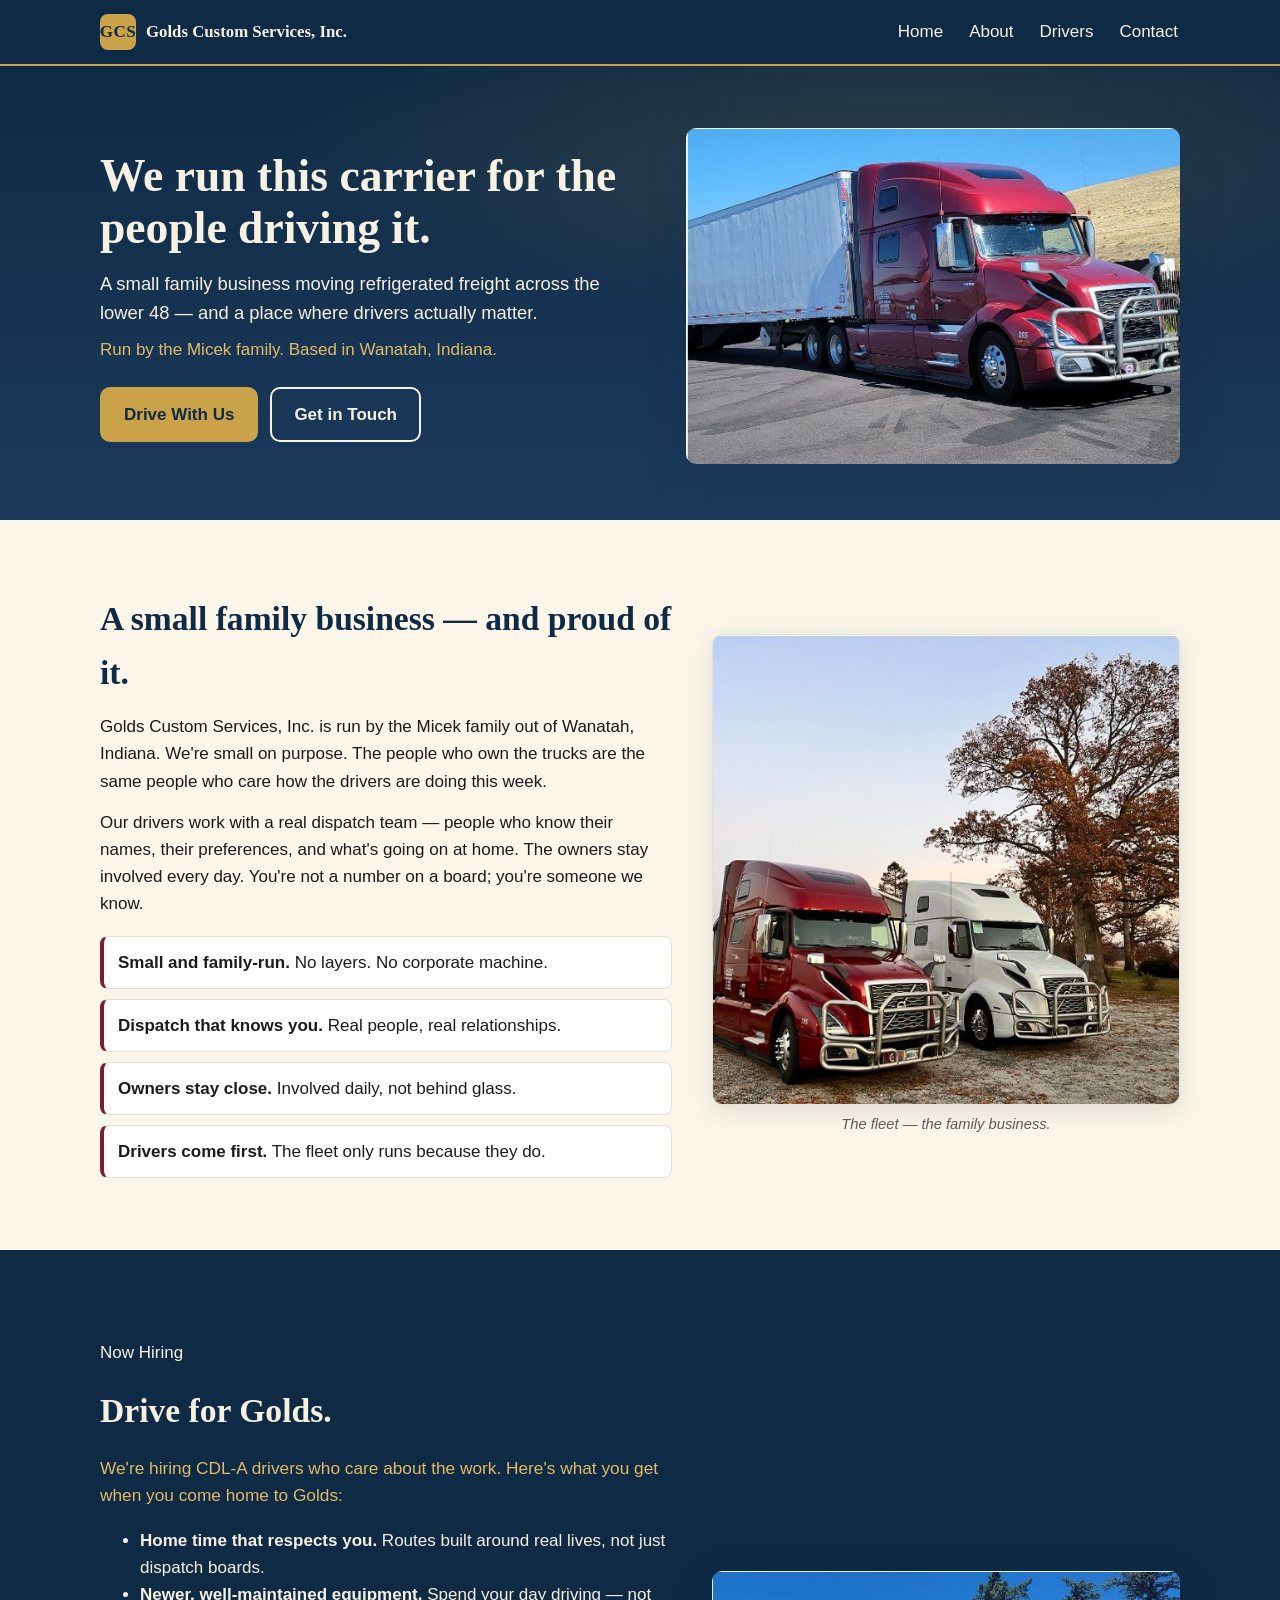
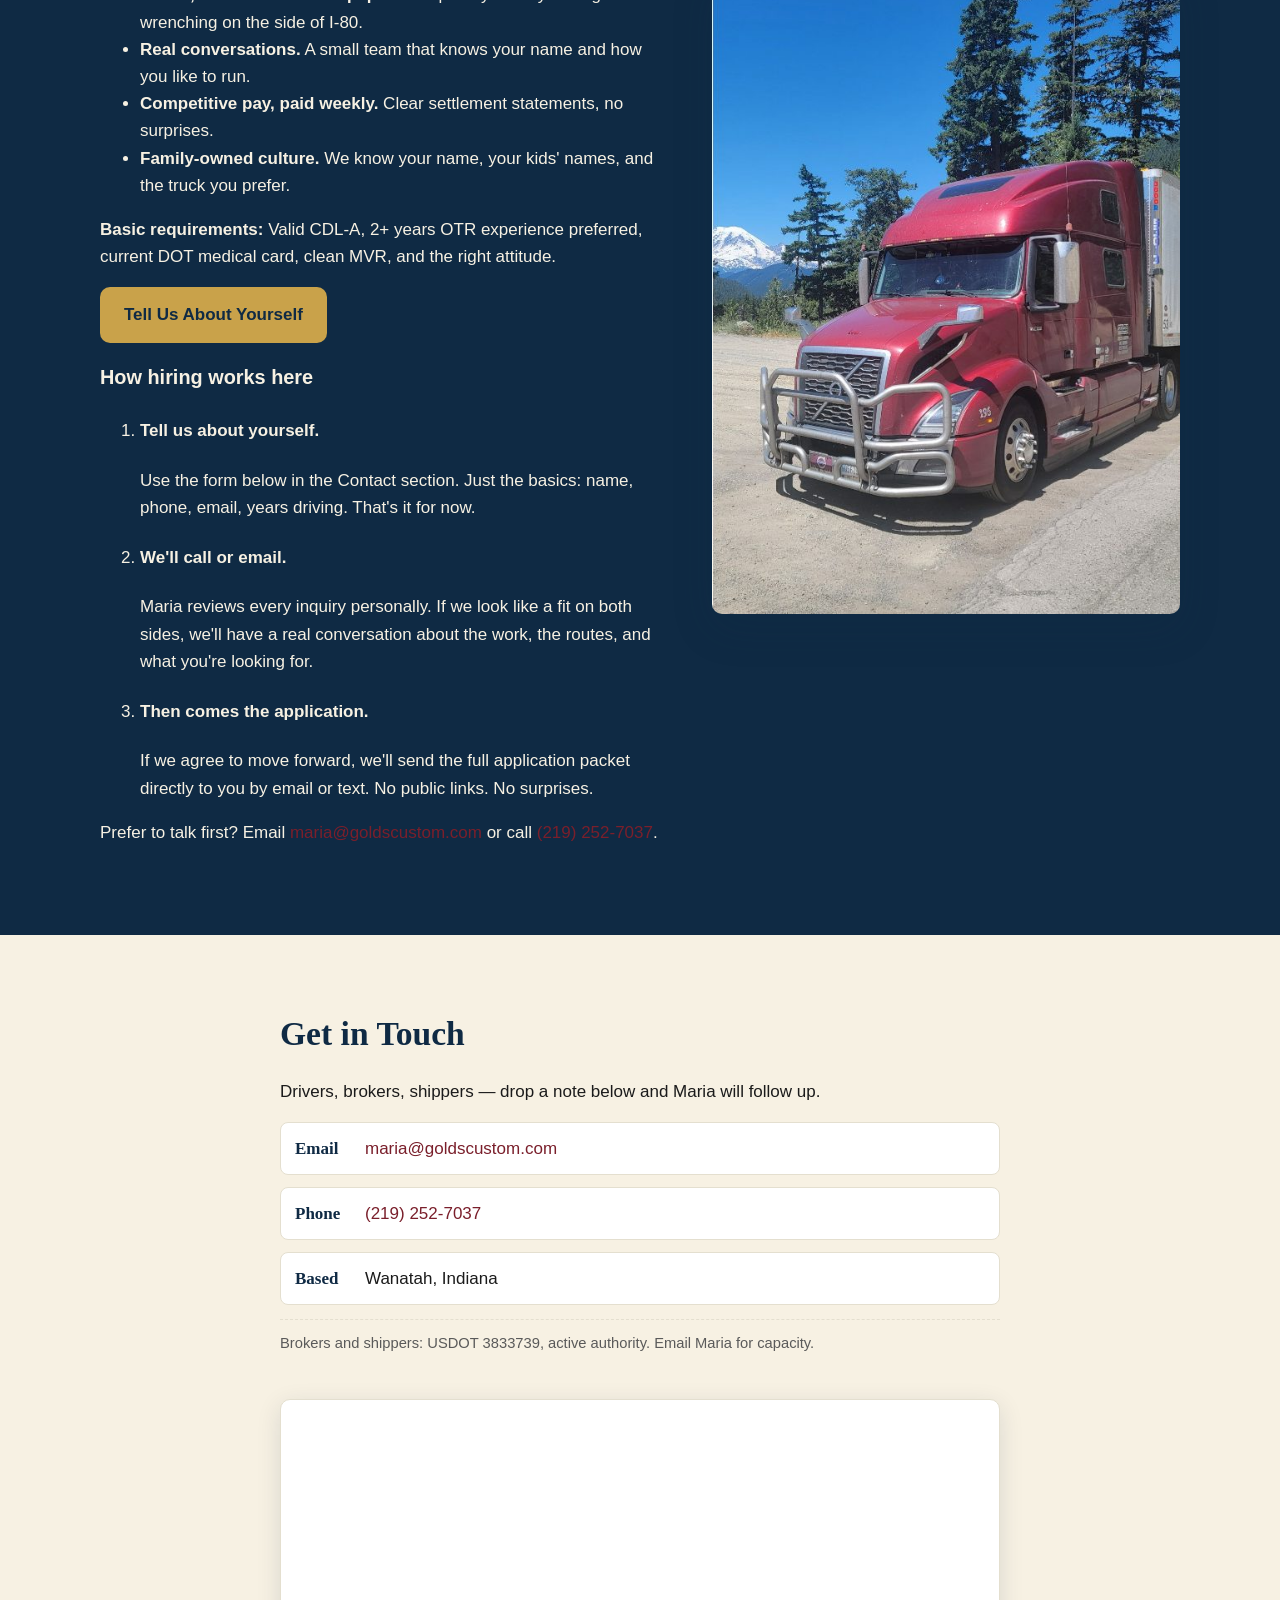
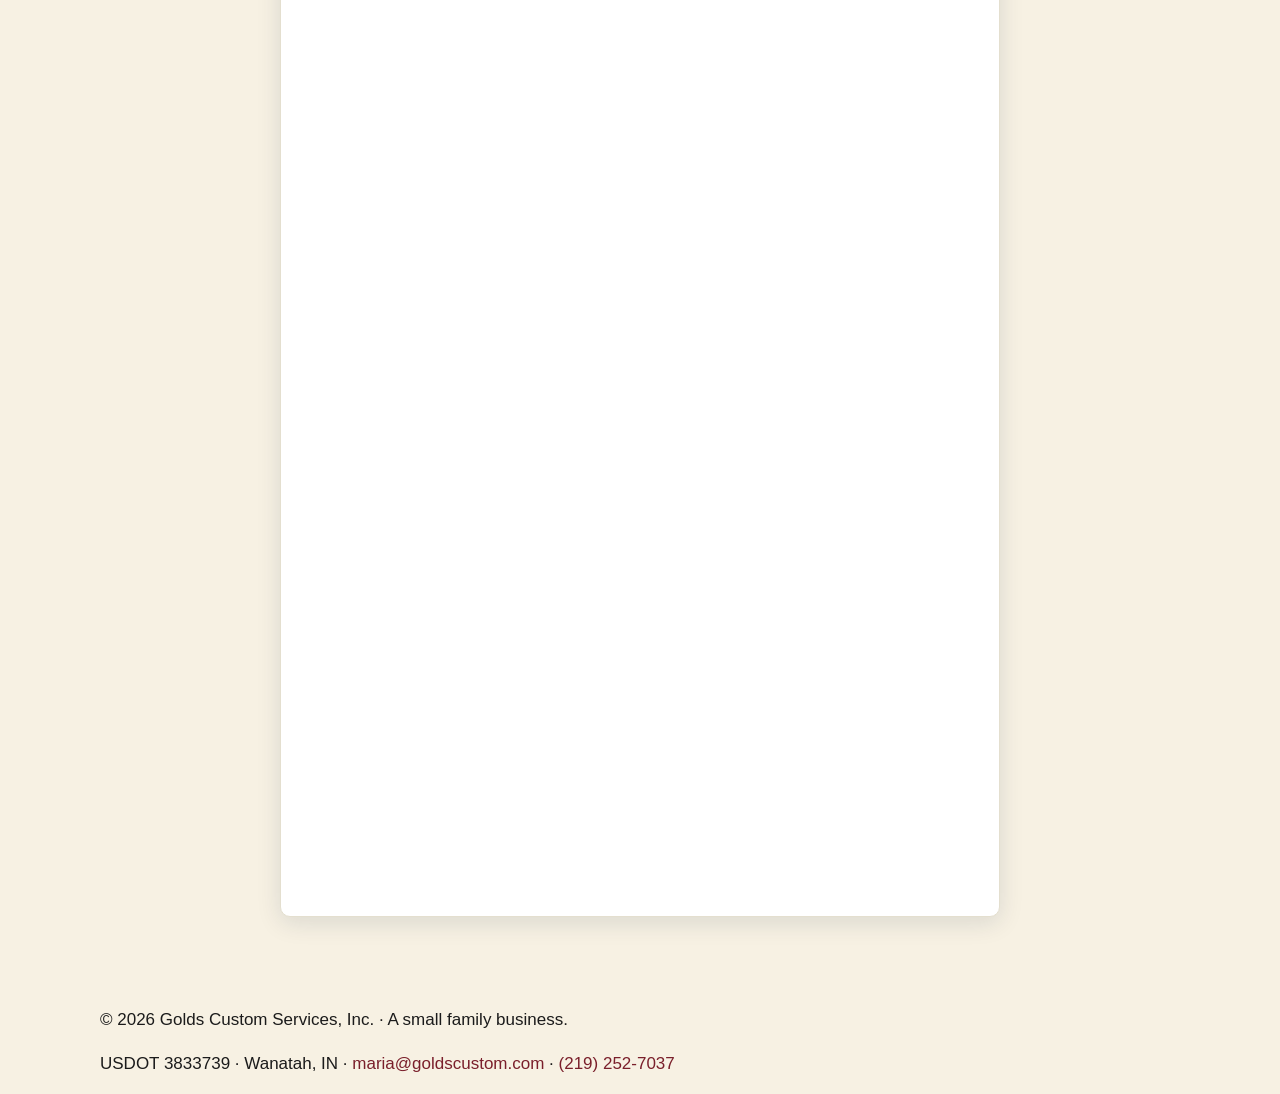
==== index.html @ ddca77e8 "Initial commit via Netlify [skip ci]" ====
<!DOCTYPE html>
<html lang="en">
<head>
<meta charset="UTF-8" />
<meta name="viewport" content="width=device-width, initial-scale=1.0" />
<title>Golds Custom Services, Inc. — A small family business that takes care of its drivers</title>
<meta name="description" content="Golds Custom Services, Inc. is a small family business run by the Micek family out of Wanatah, Indiana. Refrigerated freight across the lower 48 — and a carrier that takes care of its drivers." />
<meta name="theme-color" content="#0F2A44" />

<meta property="og:title" content="Golds Custom Services, Inc." />
<meta property="og:description" content="A small family business that takes care of its drivers. Refrigerated freight across the lower 48." />
<meta property="og:type" content="website" />
<meta property="og:image" content="img/hero-red-volvo.jpg" />

<link rel="preconnect" href="https://docs.google.com" />
<link rel="stylesheet" href="styles.css" />

<script type="application/ld+json">
{
  "@context": "https://schema.org",
  "@type": "MovingCompany",
  "name": "Golds Custom Services, Inc.",
  "description": "A small family business run by the Micek family out of Wanatah, Indiana. Refrigerated freight across the lower 48.",
  "email": "maria@goldscustom.com",
  "telephone": "+1-219-252-7037",
  "url": "https://goldscustom.com",
  "address": {
    "@type": "PostalAddress",
    "addressLocality": "Wanatah",
    "addressRegion": "IN",
    "addressCountry": "US"
  }
}
</script>
</head>
<body>

<header class="site-header" id="top">
  <div class="container nav-row">
    <a class="brand" href="#top" aria-label="Golds Custom Services home">
      <span class="brand-mark">GCS</span>
      <span class="brand-name">Golds Custom Services, Inc.</span>
    </a>
    <nav aria-label="Primary">
      <button class="nav-toggle" aria-expanded="false" aria-controls="primary-nav">
        <span class="bar"></span><span class="bar"></span><span class="bar"></span>
        <span class="sr-only">Menu</span>
      </button>
      <ul id="primary-nav" class="nav-list">
        <li><a href="#top">Home</a></li>
        <li><a href="#about">About</a></li>
        <li><a href="#drivers">Drivers</a></li>
        <li><a href="#contact">Contact</a></li>
      </ul>
    </nav>
  </div>
</header>

<main>

  <section class="hero" aria-label="Introduction">
    <div class="container hero-grid">
      <div class="hero-copy">
        <h1>We run this carrier for the people driving it.</h1>
        <p class="lede">A small family business moving refrigerated freight across the lower 48 — and a place where drivers actually matter.</p>
        <p class="sub">Run by the Micek family. Based in Wanatah, Indiana.</p>
        <div class="cta-row">
          <a class="btn btn-primary" href="#drivers">Drive With Us</a>
          <a class="btn btn-secondary" href="#contact">Get in Touch</a>
        </div>
      </div>
      <div class="hero-photo">
        <img
          src="img/hero-red-volvo.jpg"
          alt="Red Volvo tractor pulling a refrigerated trailer with a mountain backdrop."
          width="562" height="382"
          fetchpriority="high"
        />
      </div>
    </div>
  </section>

  <section id="about" class="section about" aria-label="About Golds Custom Services">
    <div class="container about-grid">
      <div class="about-copy">
        <h2>A small family business — and proud of it.</h2>
        <p>
          Golds Custom Services, Inc. is run by the Micek family out of Wanatah, Indiana. We're small on purpose. The people who own the trucks are the same people who care how the drivers are doing this week.
        </p>
        <p>
          Our drivers work with a real dispatch team — people who know their names, their preferences, and what's going on at home. The owners stay involved every day. You're not a number on a board; you're someone we know.
        </p>
        <ul class="value-list">
          <li><strong>Small and family-run.</strong> No layers. No corporate machine.</li>
          <li><strong>Dispatch that knows you.</strong> Real people, real relationships.</li>
          <li><strong>Owners stay close.</strong> Involved daily, not behind glass.</li>
          <li><strong>Drivers come first.</strong> The fleet only runs because they do.</li>
        </ul>
      </div>
      <figure class="about-photo">
        <img
          src="img/fleet-two-trucks.jpg"
          alt="Two of the Golds Custom Services trucks parked at the yard."
          width="561" height="565"
          loading="lazy"
        />
        <figcaption>The fleet — the family business.</figcaption>
      </figure>
    </div>
  </section>

  <section id="drivers" class="section drivers" aria-label="Hiring CDL-A drivers">
    <div class="container drivers-grid">
      <div class="drivers-copy">
        <p class="kicker">Now Hiring</p>
        <h2>Drive for Golds.</h2>
        <p class="lede">We're hiring CDL-A drivers who care about the work. Here's what you get when you come home to Golds:</p>
        <ul class="benefits">
          <li><strong>Home time that respects you.</strong> Routes built around real lives, not just dispatch boards.</li>
          <li><strong>Newer, well-maintained equipment.</strong> Spend your day driving — not wrenching on the side of I-80.</li>
          <li><strong>Real conversations.</strong> A small team that knows your name and how you like to run.</li>
          <li><strong>Competitive pay, paid weekly.</strong> Clear settlement statements, no surprises.</li>
          <li><strong>Family-owned culture.</strong> We know your name, your kids' names, and the truck you prefer.</li>
        </ul>

        <p class="requirements"><strong>Basic requirements:</strong> Valid CDL-A, 2+ years OTR experience preferred, current DOT medical card, clean MVR, and the right attitude.</p>

        <div class="apply-block">
          <a class="btn btn-primary" href="#contact">Tell Us About Yourself</a>
        </div>

        <h3 class="how-it-works">How hiring works here</h3>
        <ol class="steps">
          <li>
            <h4>Tell us about yourself.</h4>
            <p>Use the form below in the Contact section. Just the basics: name, phone, email, years driving. That's it for now.</p>
          </li>
          <li>
            <h4>We'll call or email.</h4>
            <p>Maria reviews every inquiry personally. If we look like a fit on both sides, we'll have a real conversation about the work, the routes, and what you're looking for.</p>
          </li>
          <li>
            <h4>Then comes the application.</h4>
            <p>If we agree to move forward, we'll send the full application packet directly to you by email or text. No public links. No surprises.</p>
          </li>
        </ol>

        <p class="dropoff">Prefer to talk first? Email <a href="mailto:maria@goldscustom.com">maria@goldscustom.com</a> or call <a href="tel:+12192527037">(219) 252-7037</a>.</p>
      </div>
      <figure class="drivers-photo">
        <img
          src="img/drivers-red-volvo.jpg"
          alt="Modern Volvo tractor — example of equipment our drivers run."
          width="562" height="772"
          loading="lazy"
        />
      </figure>
    </div>
  </section>

  <section id="contact" class="section contact" aria-label="Contact Golds Custom Services">
    <div class="container contact-grid">
      <div class="contact-copy">
        <h2>Get in Touch</h2>
        <p>Drivers, brokers, shippers — drop a note below and Maria will follow up.</p>
        <ul class="contact-list">
          <li><span class="label">Email</span><a href="mailto:maria@goldscustom.com">maria@goldscustom.com</a></li>
          <li><span class="label">Phone</span><a href="tel:+12192527037">(219) 252-7037</a></li>
          <li><span class="label">Based</span><span>Wanatah, Indiana</span></li>
        </ul>
        <p class="brokers-note">Brokers and shippers: USDOT 3833739, active authority. Email Maria for capacity.</p>
      </div>
      <div class="contact-form">
        <iframe src="https://docs.google.com/forms/d/e/1FAIpQLSfho4yXeFBpFdCzclQb2sGYcX6ZjB-gLQS6FdDnrGtcIAkVag/viewform?embedded=true"
          frameborder="0"
          marginheight="0"
          marginwidth="0"
          title="Get in touch with Golds Custom Services">
          Loading the form&hellip;
        </iframe>
      </div>
    </div>
  </section>

</main>

<footer class="site-footer">
  <div class="container footer-row">
    <p>&copy; <span id="year"></span> Golds Custom Services, Inc. &middot; A small family business.</p>
    <p>USDOT 3833739 &middot; Wanatah, IN &middot; <a href="mailto:maria@goldscustom.com">maria@goldscustom.com</a> &middot; <a href="tel:+12192527037">(219) 252-7037</a></p>
  </div>
</footer>

<script src="script.js" defer></script>
</body>
</html>
---- styles.css ----
/* ============================================================
   Golds Custom Services, Inc. — Warm Family Business palette
   navy, burgundy, cream, gold accent
   ============================================================ */

:root {
  --navy: #0F2A44;
  --navy-2: #1B3A5C;
  --burgundy: #7A1F2B;
  --burgundy-2: #9B2A38;
  --cream: #F7F1E3;
  --cream-2: #FBF6E9;
  --gold: #C9A24A;
  --gold-2: #E0BB66;
  --ink: #1B1B1B;
  --muted: #5A5A5A;
  --line: #E4DFCF;

  --max: 1120px;
  --radius: 10px;
  --shadow: 0 6px 24px rgba(15, 42, 68, .12);
  --shadow-lg: 0 14px 40px rgba(15, 42, 68, .18);

  --font-serif: Georgia, "Source Serif Pro", "Iowan Old Style", "Times New Roman", serif;
  --font-sans: -apple-system, BlinkMacSystemFont, "Segoe UI", Roboto, "Helvetica Neue", Arial, sans-serif;
}

* { box-sizing: border-box; }

html { scroll-behavior: smooth; }

body {
  margin: 0;
  font-family: var(--font-sans);
  font-size: 17px;
  line-height: 1.6;
  color: var(--ink);
  background: var(--cream);
  -webkit-font-smoothing: antialiased;
}

img { max-width: 100%; height: auto; display: block; }

a { color: var(--burgundy); text-decoration: none; }
a:hover, a:focus { text-decoration: underline; }

.container {
  width: 100%;
  max-width: var(--max);
  margin: 0 auto;
  padding: 0 20px;
}

.sr-only {
  position: absolute; width: 1px; height: 1px;
  padding: 0; margin: -1px; overflow: hidden;
  clip: rect(0,0,0,0); white-space: nowrap; border: 0;
}

/* ---------- Header / Nav ---------- */

.site-header {
  background: var(--navy);
  color: var(--cream);
  position: sticky; top: 0; z-index: 50;
  box-shadow: 0 2px 0 var(--gold);
}

.nav-row {
  display: flex; align-items: center; justify-content: space-between;
  padding: 14px 20px;
  gap: 12px;
}

.brand { display: flex; align-items: center; gap: 10px; color: var(--cream); }
.brand:hover { text-decoration: none; }
.brand-mark {
  background: var(--gold); color: var(--navy);
  font-family: var(--font-serif); font-weight: 700;
  width: 36px; height: 36px; border-radius: 8px;
  display: inline-flex; align-items: center; justify-content: center;
  letter-spacing: .5px;
}
.brand-name {
  font-family: var(--font-serif);
  font-size: 1.05rem;
  font-weight: 600;
}

.nav-list {
  display: flex; gap: 22px; list-style: none; margin: 0; padding: 0;
}
.nav-list a {
  color: var(--cream); font-weight: 500; padding: 6px 2px;
  border-bottom: 2px solid transparent;
}
.nav-list a:hover, .nav-list a:focus {
  text-decoration: none; border-bottom-color: var(--gold);
}

.nav-toggle {
  display: none; background: transparent; border: 0; cursor: pointer;
  width: 40px; height: 40px; padding: 0;
}
.nav-toggle .bar {
  display: block; width: 22px; height: 2px; background: var(--cream); margin: 5px auto;
}

@media (max-width: 720px) {
  .nav-toggle { display: inline-block; }
  .nav-list {
    position: absolute; top: 100%; right: 0; left: 0;
    background: var(--navy); flex-direction: column; gap: 0;
    padding: 6px 0; display: none;
    border-top: 1px solid rgba(255,255,255,.08);
  }
  .nav-list.is-open { display: flex; }
  .nav-list li { width: 100%; }
  .nav-list a { display: block; padding: 14px 20px; }
}

/* ---------- Hero ---------- */

.hero {
  background:
    radial-gradient(80% 60% at 70% 20%, rgba(201,162,74,.15), transparent 60%),
    linear-gradient(180deg, var(--navy) 0%, var(--navy-2) 100%);
  color: var(--cream);
  padding: 64px 0 56px;
}

.hero-grid {
  display: grid;
  grid-template-columns: 1.05fr .95fr;
  gap: 40px;
  align-items: center;
}

.hero h1 {
  font-family: var(--font-serif);
  font-size: clamp(1.9rem, 4.5vw, 2.85rem);
  line-height: 1.15;
  margin: 0 0 14px;
  color: var(--cream);
}

.hero .lede {
  font-size: 1.15rem;
  margin: 0 0 8px;
  color: var(--cream);
}

.hero .sub {
  color: var(--gold-2);
  margin: 0 0 24px;
  font-weight: 500;
}

.cta-row { display: flex; flex-wrap: wrap; gap: 12px; }

.btn {
  display: inline-block;
  padding: 12px 22px;
  border-radius: var(--radius);
  font-weight: 600;
  border: 2px solid transparent;
  transition: transform .05s ease, background .15s ease, color .15s ease, border-color .15s ease;
}
.btn:hover, .btn:focus { text-decoration: none; transform: translateY(-1px); }
.btn-primary {
  background: var(--gold); color: var(--navy);
}
.btn-primary:hover, .btn-primary:focus { background: var(--gold-2); }
.btn-secondary {
  background: transparent; color: var(--cream);
  border-color: var(--cream);
}
.btn-secondary:hover, .btn-secondary:focus {
  background: var(--cream); color: var(--navy);
}

.hero-photo img {
  border-radius: var(--radius);
  box-shadow: var(--shadow-lg);
  width: 100%;
  max-width: 560px;
  margin-left: auto;
}

@media (max-width: 820px) {
  .hero-grid { grid-template-columns: 1fr; gap: 24px; }
  .hero-photo img { margin: 0 auto; }
}

/* ---------- Generic section ---------- */

.section { padding: 72px 0; }
.section h2 {
  font-family: var(--font-serif);
  font-size: clamp(1.6rem, 3.5vw, 2.1rem);
  margin: 0 0 14px;
  color: var(--navy);
}
.lede { font-size: 1.08rem; color: var(--muted); }

/* ---------- About ---------- */

.about { background: var(--cream-2); }
.about-grid {
  display: grid;
  grid-template-columns: 1.1fr .9fr;
  gap: 40px;
  align-items: center;
}
.about-copy p { margin: 0 0 14px; }
.value-list {
  list-style: none; padding: 0; margin: 18px 0 0;
  display: grid; gap: 10px;
}
.value-list li {
  background: #fff;
  border: 1px solid var(--line);
  border-left: 4px solid var(--burgundy);
  padding: 12px 14px;
  border-radius: 8px;
}
.about-photo {
  margin: 0;
}
.about-photo img {
  width: 100%;
  border-radius: var(--radius);
  box-shadow: var(--shadow);
  border: 1px solid var(--line);
}
.about-photo figcaption {
  text-align: center;
  font-size: .92rem;
  color: var(--muted);
  margin-top: 8px;
  font-style: italic;
}

@media (max-width: 820px) {
  .about-grid { grid-template-columns: 1fr; gap: 24px; }
}

/* ---------- Drivers ---------- */

.drivers {
  background: var(--navy);
  color: var(--cream);
}
.drivers h2 { color: var(--cream); }
.drivers .lede { color: var(--gold-2); }

.drivers-grid {
  display: grid;
  grid-template-columns: 1.1fr .9fr;
  gap: 40px;
  align-items: center;
}

.reasons {
  list-style: none; counter-reset: r;
  padding: 0; margin: 18px 0 28px;
  display: grid; gap: 10px;
}
.reasons li {
  position: relative;
  padding: 14px 14px 14px 56px;
  background: rgba(255,255,255,.04);
  border: 1px solid rgba(255,255,255,.08);
  border-radius: 10px;
  counter-increment: r;
}
.reasons li::before {
  content: counter(r);
  position: absolute; left: 12px; top: 50%; transform: translateY(-50%);
  width: 32px; height: 32px; border-radius: 50%;
  background: var(--gold); color: var(--navy);
  display: inline-flex; align-items: center; justify-content: center;
  font-weight: 700; font-family: var(--font-serif);
}
.reasons strong { color: var(--cream); }

.care-block {
  background: rgba(255,255,255,.05);
  border: 1px solid rgba(255,255,255,.1);
  border-left: 4px solid var(--gold);
  border-radius: 10px;
  padding: 16px 18px;
  margin: 8px 0 22px;
}
.care-block h3 {
  margin: 0 0 8px;
  font-family: var(--font-serif);
  color: var(--gold-2);
  font-size: 1.12rem;
}
.care-block p {
  margin: 0;
  color: var(--cream);
  opacity: .92;
}

.brokers-note {
  margin-top: 14px;
  font-size: .92rem;
  color: var(--muted);
  border-top: 1px dashed var(--line);
  padding-top: 12px;
}

.apply-block {
  margin-top: 8px;
}
.apply-block .reassurance {
  margin: 12px 0 0;
  color: var(--cream);
  opacity: .85;
  font-size: .98rem;
}

.drivers-photo { margin: 0; }
.drivers-photo img {
  width: 100%;
  border-radius: var(--radius);
  box-shadow: var(--shadow-lg);
}

@media (max-width: 820px) {
  .drivers-grid { grid-template-columns: 1fr; gap: 24px; }
}

/* ---------- Contact ---------- */

.contact { background: var(--cream); }
.contact-grid {
  display: grid;
  grid-template-columns: 1fr;
  gap: 28px;
  align-items: start;
  max-width: 760px;
  margin: 0 auto;
}
.contact-list {
  list-style: none; padding: 0; margin: 16px 0 0;
  display: grid; gap: 12px;
}
.contact-list li {
  display: grid;
  grid-template-columns: 70px 1fr;
  align-items: center;
  background: #fff;
  border: 1px solid var(--line);
  border-radius: 8px;
  padding: 12px 14px;
}
.contact-list .label {
  font-weight: 600; color: var(--navy);
  font-family: var(--font-serif);
}
.contact-form {
  background: #fff;
  border: 1px solid var(--line);
  border-radius: var(--radius);
  padding: 8px;
  box-shadow: var(--shadow);
  min-height: 540px;
  width: 100%;
}
.contact-form iframe {
  display: block;
  width: 100% !important;
  max-width: 100%;
  height: 1100px;
  border: 0;
  border-radius: 6px;
}

@media (max-width: 720px) {
  .contact-form { padding: 4px; min-height: 0; }
  .contact-form iframe { height: 1600px; }
}

@media (max-width: 820px) {
  .contact-grid { grid-template-columns: 
/* ---------- Drivers — Hiring section ---------- */

.kicker {
  display: inline-block;
  background: var(--gold);
  color: var(--navy);
  font-weight: 700;
  letter-spacing: .12em;
  text-transform: uppercase;
  font-size: .78rem;
  padding: 4px 10px;
  border-radius: 4px;
  margin: 0 0 10px;
}

.benefits {
  list-style: none; padding: 0; margin: 16px 0 18px;
  display: grid; gap: 10px;
}
.benefits li {
  background: rgba(255,255,255,.04);
  border: 1px solid rgba(255,255,255,.08);
  border-left: 3px solid var(--gold);
  border-radius: 8px;
  padding: 12px 14px;
}
.benefits strong { color: var(--cream); display: block; margin-bottom: 2px; }

.requirements {
  margin: 6px 0 18px;
  color: var(--cream);
  opacity: .9;
  font-size: .98rem;
  border-top: 1px dashed rgba(255,255,255,.2);
  border-bottom: 1px dashed rgba(255,255,255,.2);
  padding: 12px 0;
}

.btn-download::before {
  content: "↓ ";
  font-weight: 700;
  margin-right: 4px;
}

.steps {
  list-style: none; counter-reset: step;
  padding: 0; margin: 22px 0 14px;
  display: grid; gap: 12px;
}
.steps li {
  position: relative;
  padding: 14px 14px 14px 60px;
  background: rgba(255,255,255,.04);
  border: 1px solid rgba(255,255,255,.08);
  border-radius: 10px;
  counter-increment: step;
}
.steps li::before {
  content: counter(step);
  position: absolute; left: 12px; top: 16px;
  width: 36px; height: 36px; border-radius: 50%;
  background: var(--gold); color: var(--navy);
  display: inline-flex; align-items: center; justify-content: center;
  font-weight: 700; font-family: var(--font-serif);
  font-size: 1.05rem;
}
.steps h4 {
  margin: 0 0 4px;
  font-family: var(--font-serif);
  color: var(--cream);
  font-size: 1.05rem;
}
.steps p {
  margin: 0;
  color: var(--cream);
  opacity: .88;
  font-size: .96rem;
}
.steps a { color: var(--gold-2); }
.steps a:hover { color: var(--cream); }

.dropoff {
  margin-top: 14px;
  font-size: .95rem;
  color: var(--gold-2);
  font-style: italic;
}

/* ---------- Apply block: two CTAs side-by-side ---------- */
.apply-block--two {
  display: flex;
  flex-wrap: wrap;
  gap: 12px;
  align-items: center;
  margin: 8px 0 18px;
}
.apply-block--two .btn { margin: 0; }
.btn-online::before {
  content: "↗ ";
  font-weight: 700;
  margin-right: 4px;
}

.how-it-works {
  margin: 26px 0 8px;
  font-family: var(--font-serif);
  color: var(--gold-2);
  font-size: 1.18rem;
  letter-spacing: .01em;
}
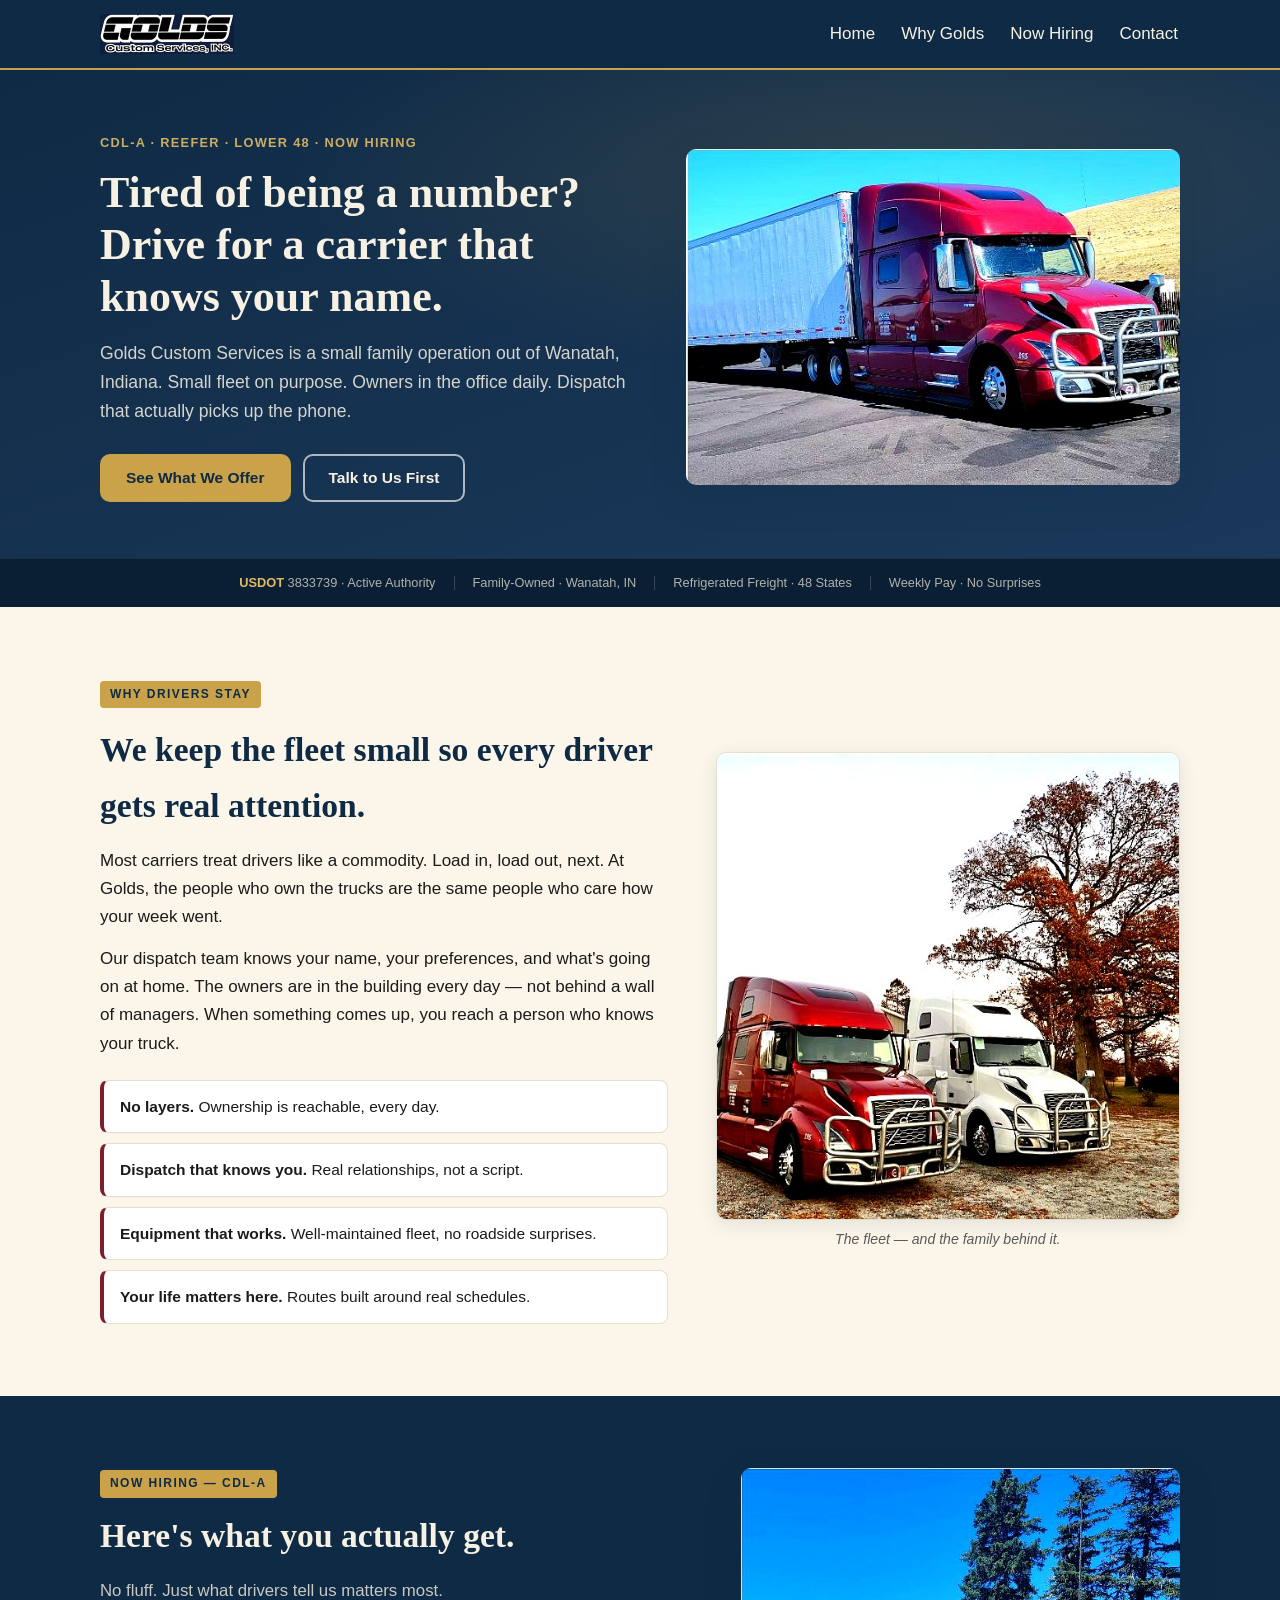
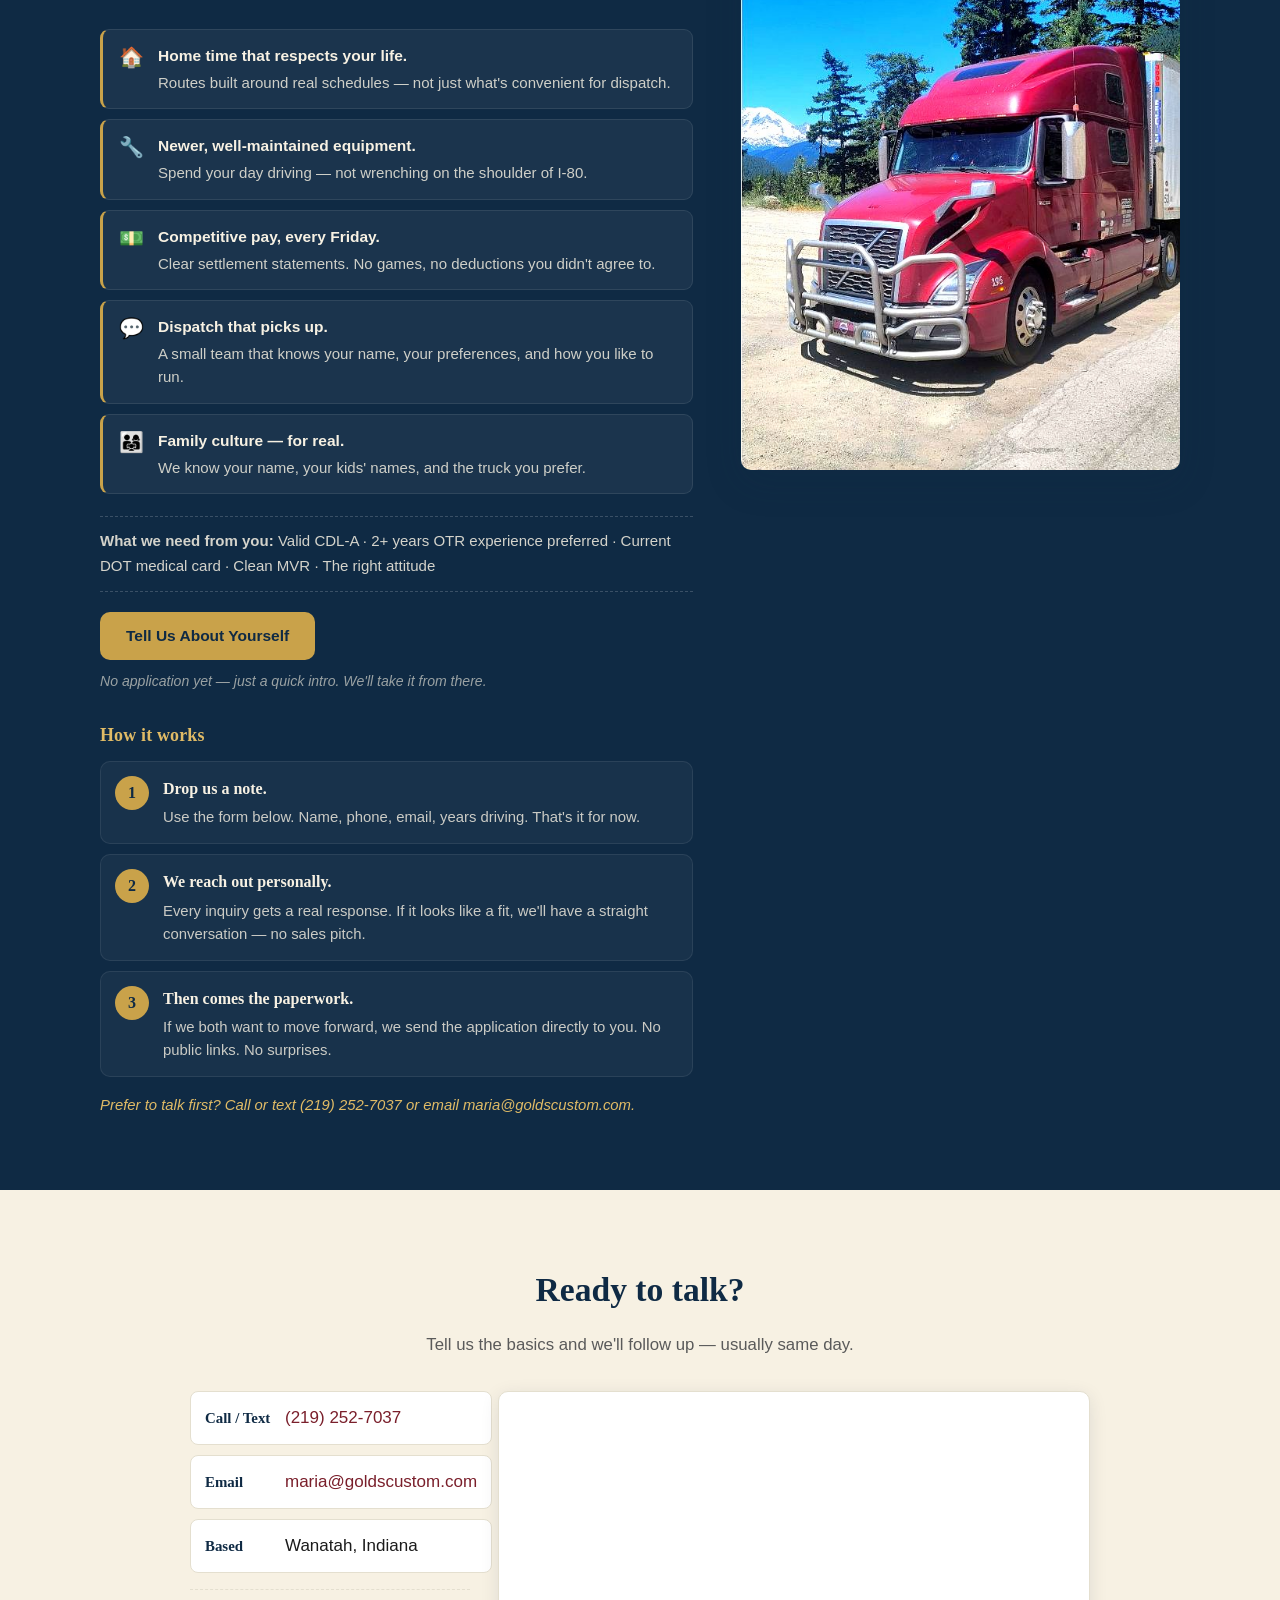
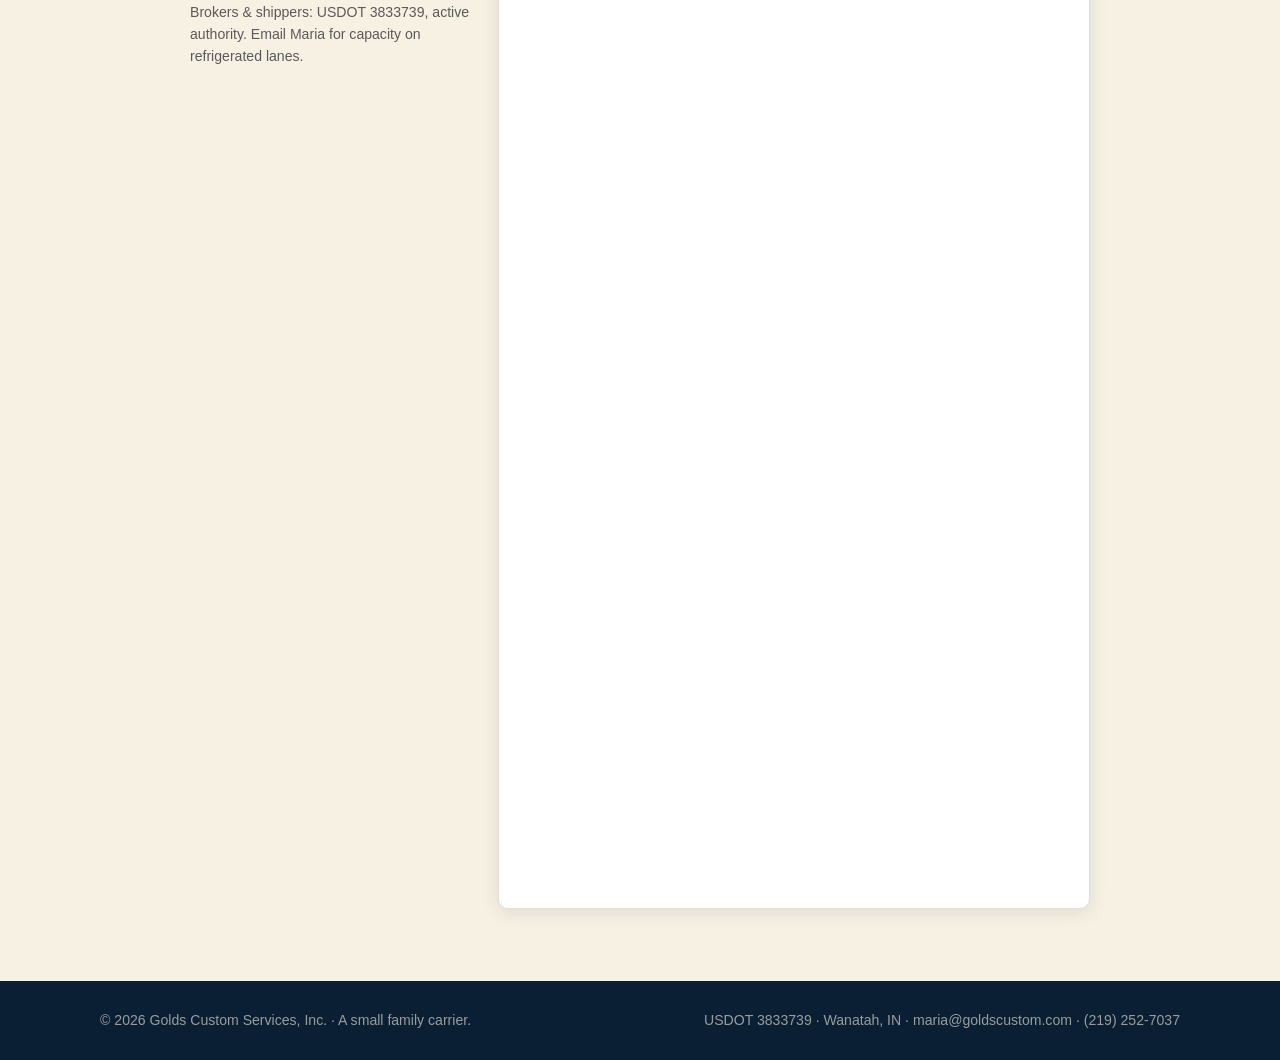
==== commit f88d3d16: "Redesign: drivers-first copy, real logo, enhanced photos, favicon - index.html: driver-first headlin" ====
--- a/index.html
+++ b/index.html
@@ -3,24 +3,25 @@
 <head>
 <meta charset="UTF-8" />
 <meta name="viewport" content="width=device-width, initial-scale=1.0" />
-<title>Golds Custom Services, Inc. — A small family business that takes care of its drivers</title>
-<meta name="description" content="Golds Custom Services, Inc. is a small family business run by the Micek family out of Wanatah, Indiana. Refrigerated freight across the lower 48 — and a carrier that takes care of its drivers." />
+<title>Golds Custom Services — CDL-A Drivers Wanted. Family Carrier. Wanatah, IN.</title>
+<meta name="description" content="Golds Custom Services is a small family carrier out of Wanatah, Indiana. We run refrigerated freight across the lower 48 and we take care of the drivers who make it happen. Now hiring CDL-A." />
 <meta name="theme-color" content="#0F2A44" />
 
-<meta property="og:title" content="Golds Custom Services, Inc." />
-<meta property="og:description" content="A small family business that takes care of its drivers. Refrigerated freight across the lower 48." />
+<meta property="og:title" content="Drive for Golds — A carrier built for drivers." />
+<meta property="og:description" content="Small fleet. Family-owned. Dispatch that knows your name. Now hiring CDL-A drivers." />
 <meta property="og:type" content="website" />
 <meta property="og:image" content="img/hero-red-volvo.jpg" />
 
+<link rel="icon" type="image/png" href="img/favicon.png" />
 <link rel="preconnect" href="https://docs.google.com" />
 <link rel="stylesheet" href="styles.css" />
 
 <script type="application/ld+json">
 {
   "@context": "https://schema.org",
-  "@type": "MovingCompany",
+  "@type": "TruckingCompany",
   "name": "Golds Custom Services, Inc.",
-  "description": "A small family business run by the Micek family out of Wanatah, Indiana. Refrigerated freight across the lower 48.",
+  "description": "A small family carrier run by the Micek family out of Wanatah, Indiana. Refrigerated freight across the lower 48.",
   "email": "maria@goldscustom.com",
   "telephone": "+1-219-252-7037",
   "url": "https://goldscustom.com",
@@ -38,8 +39,7 @@
 <header class="site-header" id="top">
   <div class="container nav-row">
     <a class="brand" href="#top" aria-label="Golds Custom Services home">
-      <span class="brand-mark">GCS</span>
-      <span class="brand-name">Golds Custom Services, Inc.</span>
+      <img src="img/logo-nav.png" alt="Golds Custom Services, Inc." class="brand-logo" width="134" height="40" />
     </a>
     <nav aria-label="Primary">
       <button class="nav-toggle" aria-expanded="false" aria-controls="primary-nav">
@@ -48,8 +48,8 @@
       </button>
       <ul id="primary-nav" class="nav-list">
         <li><a href="#top">Home</a></li>
-        <li><a href="#about">About</a></li>
-        <li><a href="#drivers">Drivers</a></li>
+        <li><a href="#why-golds">Why Golds</a></li>
+        <li><a href="#hiring">Now Hiring</a></li>
         <li><a href="#contact">Contact</a></li>
       </ul>
     </nav>
@@ -58,99 +58,146 @@
 
 <main>
 
+  <!-- ===== HERO — speaks directly to the driver ===== -->
   <section class="hero" aria-label="Introduction">
     <div class="container hero-grid">
       <div class="hero-copy">
-        <h1>We run this carrier for the people driving it.</h1>
-        <p class="lede">A small family business moving refrigerated freight across the lower 48 — and a place where drivers actually matter.</p>
-        <p class="sub">Run by the Micek family. Based in Wanatah, Indiana.</p>
+        <p class="hero-eyebrow">CDL-A &middot; Reefer &middot; Lower 48 &middot; Now Hiring</p>
+        <h1>Tired of being a number? Drive for a carrier that knows your name.</h1>
+        <p class="lede">Golds Custom Services is a small family operation out of Wanatah, Indiana. Small fleet on purpose. Owners in the office daily. Dispatch that actually picks up the phone.</p>
         <div class="cta-row">
-          <a class="btn btn-primary" href="#drivers">Drive With Us</a>
-          <a class="btn btn-secondary" href="#contact">Get in Touch</a>
+          <a class="btn btn-primary" href="#hiring">See What We Offer</a>
+          <a class="btn btn-secondary" href="#contact">Talk to Us First</a>
         </div>
       </div>
       <div class="hero-photo">
         <img
           src="img/hero-red-volvo.jpg"
-          alt="Red Volvo tractor pulling a refrigerated trailer with a mountain backdrop."
+          alt="Red Volvo tractor pulling a refrigerated trailer — Golds Custom Services fleet."
           width="562" height="382"
           fetchpriority="high"
         />
       </div>
     </div>
-  </section>
-
-  <section id="about" class="section about" aria-label="About Golds Custom Services">
-    <div class="container about-grid">
-      <div class="about-copy">
-        <h2>A small family business — and proud of it.</h2>
+    <div class="trust-bar">
+      <div class="container trust-bar-inner">
+        <span class="trust-item"><strong>USDOT</strong> 3833739 &middot; Active Authority</span>
+        <span class="trust-divider" aria-hidden="true"></span>
+        <span class="trust-item">Family-Owned &middot; Wanatah, IN</span>
+        <span class="trust-divider" aria-hidden="true"></span>
+        <span class="trust-item">Refrigerated Freight &middot; 48 States</span>
+        <span class="trust-divider" aria-hidden="true"></span>
+        <span class="trust-item">Weekly Pay &middot; No Surprises</span>
+      </div>
+    </div>
+  </section>
+
+  <!-- ===== WHY GOLDS — what makes this different for a driver ===== -->
+  <section id="why-golds" class="section why" aria-label="Why drive for Golds">
+    <div class="container why-grid">
+      <div class="why-copy">
+        <p class="kicker">Why Drivers Stay</p>
+        <h2>We keep the fleet small so every driver gets real attention.</h2>
         <p>
-          Golds Custom Services, Inc. is run by the Micek family out of Wanatah, Indiana. We're small on purpose. The people who own the trucks are the same people who care how the drivers are doing this week.
+          Most carriers treat drivers like a commodity. Load in, load out, next. At Golds, the people who own the trucks are the same people who care how your week went.
         </p>
         <p>
-          Our drivers work with a real dispatch team — people who know their names, their preferences, and what's going on at home. The owners stay involved every day. You're not a number on a board; you're someone we know.
+          Our dispatch team knows your name, your preferences, and what's going on at home. The owners are in the building every day — not behind a wall of managers. When something comes up, you reach a person who knows your truck.
         </p>
         <ul class="value-list">
-          <li><strong>Small and family-run.</strong> No layers. No corporate machine.</li>
-          <li><strong>Dispatch that knows you.</strong> Real people, real relationships.</li>
-          <li><strong>Owners stay close.</strong> Involved daily, not behind glass.</li>
-          <li><strong>Drivers come first.</strong> The fleet only runs because they do.</li>
+          <li><strong>No layers.</strong> Ownership is reachable, every day.</li>
+          <li><strong>Dispatch that knows you.</strong> Real relationships, not a script.</li>
+          <li><strong>Equipment that works.</strong> Well-maintained fleet, no roadside surprises.</li>
+          <li><strong>Your life matters here.</strong> Routes built around real schedules.</li>
         </ul>
       </div>
-      <figure class="about-photo">
+      <figure class="why-photo">
         <img
           src="img/fleet-two-trucks.jpg"
-          alt="Two of the Golds Custom Services trucks parked at the yard."
+          alt="Two Golds Custom Services trucks parked at the yard in Wanatah, Indiana."
           width="561" height="565"
           loading="lazy"
         />
-        <figcaption>The fleet — the family business.</figcaption>
+        <figcaption>The fleet — and the family behind it.</figcaption>
       </figure>
     </div>
   </section>
 
-  <section id="drivers" class="section drivers" aria-label="Hiring CDL-A drivers">
+  <!-- ===== HIRING — the full offer ===== -->
+  <section id="hiring" class="section drivers" aria-label="CDL-A driver hiring">
     <div class="container drivers-grid">
       <div class="drivers-copy">
-        <p class="kicker">Now Hiring</p>
-        <h2>Drive for Golds.</h2>
-        <p class="lede">We're hiring CDL-A drivers who care about the work. Here's what you get when you come home to Golds:</p>
+        <p class="kicker">Now Hiring — CDL-A</p>
+        <h2>Here's what you actually get.</h2>
+        <p class="lede">No fluff. Just what drivers tell us matters most.</p>
+
         <ul class="benefits">
-          <li><strong>Home time that respects you.</strong> Routes built around real lives, not just dispatch boards.</li>
-          <li><strong>Newer, well-maintained equipment.</strong> Spend your day driving — not wrenching on the side of I-80.</li>
-          <li><strong>Real conversations.</strong> A small team that knows your name and how you like to run.</li>
-          <li><strong>Competitive pay, paid weekly.</strong> Clear settlement statements, no surprises.</li>
-          <li><strong>Family-owned culture.</strong> We know your name, your kids' names, and the truck you prefer.</li>
+          <li>
+            <span class="benefit-icon" aria-hidden="true">🏠</span>
+            <div>
+              <strong>Home time that respects your life.</strong>
+              Routes built around real schedules — not just what's convenient for dispatch.
+            </div>
+          </li>
+          <li>
+            <span class="benefit-icon" aria-hidden="true">🔧</span>
+            <div>
+              <strong>Newer, well-maintained equipment.</strong>
+              Spend your day driving — not wrenching on the shoulder of I-80.
+            </div>
+          </li>
+          <li>
+            <span class="benefit-icon" aria-hidden="true">💵</span>
+            <div>
+              <strong>Competitive pay, every Friday.</strong>
+              Clear settlement statements. No games, no deductions you didn't agree to.
+            </div>
+          </li>
+          <li>
+            <span class="benefit-icon" aria-hidden="true">💬</span>
+            <div>
+              <strong>Dispatch that picks up.</strong>
+              A small team that knows your name, your preferences, and how you like to run.
+            </div>
+          </li>
+          <li>
+            <span class="benefit-icon" aria-hidden="true">👨‍👩‍👧</span>
+            <div>
+              <strong>Family culture — for real.</strong>
+              We know your name, your kids' names, and the truck you prefer.
+            </div>
+          </li>
         </ul>
 
-        <p class="requirements"><strong>Basic requirements:</strong> Valid CDL-A, 2+ years OTR experience preferred, current DOT medical card, clean MVR, and the right attitude.</p>
+        <p class="requirements"><strong>What we need from you:</strong> Valid CDL-A &middot; 2+ years OTR experience preferred &middot; Current DOT medical card &middot; Clean MVR &middot; The right attitude</p>
 
         <div class="apply-block">
           <a class="btn btn-primary" href="#contact">Tell Us About Yourself</a>
-        </div>
-
-        <h3 class="how-it-works">How hiring works here</h3>
+          <p class="apply-note">No application yet — just a quick intro. We'll take it from there.</p>
+        </div>
+
+        <h3 class="how-it-works">How it works</h3>
         <ol class="steps">
           <li>
-            <h4>Tell us about yourself.</h4>
-            <p>Use the form below in the Contact section. Just the basics: name, phone, email, years driving. That's it for now.</p>
-          </li>
-          <li>
-            <h4>We'll call or email.</h4>
-            <p>Maria reviews every inquiry personally. If we look like a fit on both sides, we'll have a real conversation about the work, the routes, and what you're looking for.</p>
-          </li>
-          <li>
-            <h4>Then comes the application.</h4>
-            <p>If we agree to move forward, we'll send the full application packet directly to you by email or text. No public links. No surprises.</p>
+            <h4>Drop us a note.</h4>
+            <p>Use the form below. Name, phone, email, years driving. That's it for now.</p>
+          </li>
+          <li>
+            <h4>We reach out personally.</h4>
+            <p>Every inquiry gets a real response. If it looks like a fit, we'll have a straight conversation — no sales pitch.</p>
+          </li>
+          <li>
+            <h4>Then comes the paperwork.</h4>
+            <p>If we both want to move forward, we send the application directly to you. No public links. No surprises.</p>
           </li>
         </ol>
 
-        <p class="dropoff">Prefer to talk first? Email <a href="mailto:maria@goldscustom.com">maria@goldscustom.com</a> or call <a href="tel:+12192527037">(219) 252-7037</a>.</p>
+        <p class="dropoff">Prefer to talk first? Call or text <a href="tel:+12192527037">(219) 252-7037</a> or email <a href="mailto:maria@goldscustom.com">maria@goldscustom.com</a>.</p>
       </div>
       <figure class="drivers-photo">
         <img
           src="img/drivers-red-volvo.jpg"
-          alt="Modern Volvo tractor — example of equipment our drivers run."
+          alt="Modern Volvo tractor — the kind of equipment Golds drivers run."
           width="562" height="772"
           loading="lazy"
         />
@@ -158,27 +205,44 @@
     </div>
   </section>
 
+  <!-- ===== CONTACT — driver-first, broker note at bottom ===== -->
   <section id="contact" class="section contact" aria-label="Contact Golds Custom Services">
-    <div class="container contact-grid">
-      <div class="contact-copy">
-        <h2>Get in Touch</h2>
-        <p>Drivers, brokers, shippers — drop a note below and Maria will follow up.</p>
-        <ul class="contact-list">
-          <li><span class="label">Email</span><a href="mailto:maria@goldscustom.com">maria@goldscustom.com</a></li>
-          <li><span class="label">Phone</span><a href="tel:+12192527037">(219) 252-7037</a></li>
-          <li><span class="label">Based</span><span>Wanatah, Indiana</span></li>
-        </ul>
-        <p class="brokers-note">Brokers and shippers: USDOT 3833739, active authority. Email Maria for capacity.</p>
-      </div>
-      <div class="contact-form">
-        <iframe src="https://docs.google.com/forms/d/e/1FAIpQLSfho4yXeFBpFdCzclQb2sGYcX6ZjB-gLQS6FdDnrGtcIAkVag/viewform?embedded=true"
-          frameborder="0"
-          marginheight="0"
-          marginwidth="0"
-          title="Get in touch with Golds Custom Services">
-          Loading the form&hellip;
-        </iframe>
-      </div>
+    <div class="container">
+
+      <div class="contact-header">
+        <h2>Ready to talk?</h2>
+        <p class="contact-sub">Tell us the basics and we'll follow up — usually same day.</p>
+      </div>
+
+      <div class="contact-body">
+        <div class="contact-info">
+          <ul class="contact-list">
+            <li>
+              <span class="label">Call / Text</span>
+              <a href="tel:+12192527037">(219) 252-7037</a>
+            </li>
+            <li>
+              <span class="label">Email</span>
+              <a href="mailto:maria@goldscustom.com">maria@goldscustom.com</a>
+            </li>
+            <li>
+              <span class="label">Based</span>
+              <span>Wanatah, Indiana</span>
+            </li>
+          </ul>
+          <p class="brokers-note">Brokers &amp; shippers: USDOT 3833739, active authority. Email Maria for capacity on refrigerated lanes.</p>
+        </div>
+        <div class="contact-form">
+          <iframe src="https://docs.google.com/forms/d/e/1FAIpQLSfho4yXeFBpFdCzclQb2sGYcX6ZjB-gLQS6FdDnrGtcIAkVag/viewform?embedded=true"
+            frameborder="0"
+            marginheight="0"
+            marginwidth="0"
+            title="Get in touch with Golds Custom Services">
+            Loading the form&hellip;
+          </iframe>
+        </div>
+      </div>
+
     </div>
   </section>
 
@@ -186,7 +250,7 @@
 
 <footer class="site-footer">
   <div class="container footer-row">
-    <p>&copy; <span id="year"></span> Golds Custom Services, Inc. &middot; A small family business.</p>
+    <p>&copy; <span id="year"></span> Golds Custom Services, Inc. &middot; A small family carrier.</p>
     <p>USDOT 3833739 &middot; Wanatah, IN &middot; <a href="mailto:maria@goldscustom.com">maria@goldscustom.com</a> &middot; <a href="tel:+12192527037">(219) 252-7037</a></p>
   </div>
 </footer>
--- a/styles.css
+++ b/styles.css
@@ -1,46 +1,47 @@
 /* ============================================================
-   Golds Custom Services, Inc. — Warm Family Business palette
-   navy, burgundy, cream, gold accent
+   Golds Custom Services, Inc.
+   Palette: navy, burgundy, cream, gold
    ============================================================ */
 
 :root {
-  --navy: #0F2A44;
-  --navy-2: #1B3A5C;
-  --burgundy: #7A1F2B;
+  --navy:       #0F2A44;
+  --navy-2:     #1B3A5C;
+  --navy-3:     #0A1F33;
+  --burgundy:   #7A1F2B;
   --burgundy-2: #9B2A38;
-  --cream: #F7F1E3;
-  --cream-2: #FBF6E9;
-  --gold: #C9A24A;
-  --gold-2: #E0BB66;
-  --ink: #1B1B1B;
-  --muted: #5A5A5A;
-  --line: #E4DFCF;
-
-  --max: 1120px;
-  --radius: 10px;
-  --shadow: 0 6px 24px rgba(15, 42, 68, .12);
-  --shadow-lg: 0 14px 40px rgba(15, 42, 68, .18);
+  --cream:      #F7F1E3;
+  --cream-2:    #FBF6E9;
+  --gold:       #C9A24A;
+  --gold-2:     #E0BB66;
+  --ink:        #1B1B1B;
+  --muted:      #5A5A5A;
+  --line:       #E4DFCF;
+
+  --max:       1120px;
+  --radius:    10px;
+  --shadow:    0 4px 18px rgba(15, 42, 68, .10);
+  --shadow-lg: 0 12px 36px rgba(15, 42, 68, .18);
 
   --font-serif: Georgia, "Source Serif Pro", "Iowan Old Style", "Times New Roman", serif;
-  --font-sans: -apple-system, BlinkMacSystemFont, "Segoe UI", Roboto, "Helvetica Neue", Arial, sans-serif;
-}
-
-* { box-sizing: border-box; }
-
+  --font-sans:  -apple-system, BlinkMacSystemFont, "Segoe UI", Roboto, "Helvetica Neue", Arial, sans-serif;
+}
+
+/* ---------- Reset & Base ---------- */
+
+*, *::before, *::after { box-sizing: border-box; }
 html { scroll-behavior: smooth; }
 
 body {
   margin: 0;
   font-family: var(--font-sans);
   font-size: 17px;
-  line-height: 1.6;
+  line-height: 1.65;
   color: var(--ink);
   background: var(--cream);
   -webkit-font-smoothing: antialiased;
 }
 
 img { max-width: 100%; height: auto; display: block; }
-
 a { color: var(--burgundy); text-decoration: none; }
 a:hover, a:focus { text-decoration: underline; }
 
@@ -57,6 +58,9 @@
   clip: rect(0,0,0,0); white-space: nowrap; border: 0;
 }
 
+/* ---------- Scroll offset for sticky nav ---------- */
+[id] { scroll-margin-top: 72px; }
+
 /* ---------- Header / Nav ---------- */
 
 .site-header {
@@ -72,19 +76,14 @@
   gap: 12px;
 }
 
-.brand { display: flex; align-items: center; gap: 10px; color: var(--cream); }
-.brand:hover { text-decoration: none; }
-.brand-mark {
-  background: var(--gold); color: var(--navy);
-  font-family: var(--font-serif); font-weight: 700;
-  width: 36px; height: 36px; border-radius: 8px;
-  display: inline-flex; align-items: center; justify-content: center;
-  letter-spacing: .5px;
-}
-.brand-name {
-  font-family: var(--font-serif);
-  font-size: 1.05rem;
-  font-weight: 600;
+.brand { display: flex; align-items: center; color: var(--cream); }
+.brand:hover { text-decoration: none; opacity: .88; }
+
+.brand-logo {
+  display: block;
+  height: 40px;
+  width: auto;
+  max-width: 200px;
 }
 
 .nav-list {
@@ -93,6 +92,7 @@
 .nav-list a {
   color: var(--cream); font-weight: 500; padding: 6px 2px;
   border-bottom: 2px solid transparent;
+  transition: border-color .15s;
 }
 .nav-list a:hover, .nav-list a:focus {
   text-decoration: none; border-bottom-color: var(--gold);
@@ -113,20 +113,66 @@
     background: var(--navy); flex-direction: column; gap: 0;
     padding: 6px 0; display: none;
     border-top: 1px solid rgba(255,255,255,.08);
+    box-shadow: 0 8px 20px rgba(0,0,0,.25);
   }
   .nav-list.is-open { display: flex; }
   .nav-list li { width: 100%; }
   .nav-list a { display: block; padding: 14px 20px; }
 }
 
+/* ---------- Buttons ---------- */
+
+.btn {
+  display: inline-block;
+  padding: 13px 24px;
+  border-radius: var(--radius);
+  font-weight: 600;
+  font-size: .97rem;
+  border: 2px solid transparent;
+  transition: transform .06s ease, background .15s ease, color .15s ease, border-color .15s ease;
+  cursor: pointer;
+  line-height: 1.2;
+}
+.btn:hover, .btn:focus { text-decoration: none; transform: translateY(-2px); }
+.btn:active { transform: translateY(0); }
+
+.btn-primary  { background: var(--gold); color: var(--navy); }
+.btn-primary:hover, .btn-primary:focus { background: var(--gold-2); }
+
+.btn-secondary {
+  background: transparent; color: var(--cream);
+  border-color: rgba(255,255,255,.65);
+}
+.btn-secondary:hover, .btn-secondary:focus {
+  background: var(--cream); color: var(--navy); border-color: var(--cream);
+}
+
+.btn-download::before { content: "↓ "; font-weight: 700; }
+.btn-online::before   { content: "↗ "; font-weight: 700; }
+
+/* ---------- Kicker badge ---------- */
+
+.kicker {
+  display: inline-block;
+  background: var(--gold);
+  color: var(--navy);
+  font-weight: 700;
+  letter-spacing: .12em;
+  text-transform: uppercase;
+  font-size: .75rem;
+  padding: 4px 10px;
+  border-radius: 4px;
+  margin: 0 0 10px;
+}
+
 /* ---------- Hero ---------- */
 
 .hero {
   background:
     radial-gradient(80% 60% at 70% 20%, rgba(201,162,74,.15), transparent 60%),
-    linear-gradient(180deg, var(--navy) 0%, var(--navy-2) 100%);
-  color: var(--cream);
-  padding: 64px 0 56px;
+    linear-gradient(160deg, var(--navy) 0%, var(--navy-2) 100%);
+  color: var(--cream);
+  padding: 64px 0 0;
 }
 
 .hero-grid {
@@ -134,50 +180,35 @@
   grid-template-columns: 1.05fr .95fr;
   gap: 40px;
   align-items: center;
+  padding-bottom: 56px;
+}
+
+.hero-eyebrow {
+  font-size: .8rem;
+  font-weight: 600;
+  letter-spacing: .1em;
+  text-transform: uppercase;
+  color: var(--gold-2);
+  margin: 0 0 14px;
+  opacity: .9;
 }
 
 .hero h1 {
   font-family: var(--font-serif);
-  font-size: clamp(1.9rem, 4.5vw, 2.85rem);
-  line-height: 1.15;
-  margin: 0 0 14px;
+  font-size: clamp(1.85rem, 4.2vw, 2.75rem);
+  line-height: 1.18;
+  margin: 0 0 16px;
   color: var(--cream);
 }
 
 .hero .lede {
-  font-size: 1.15rem;
-  margin: 0 0 8px;
-  color: var(--cream);
-}
-
-.hero .sub {
-  color: var(--gold-2);
-  margin: 0 0 24px;
-  font-weight: 500;
+  font-size: 1.1rem;
+  margin: 0 0 28px;
+  color: rgba(247,241,227,.85);
+  line-height: 1.65;
 }
 
 .cta-row { display: flex; flex-wrap: wrap; gap: 12px; }
-
-.btn {
-  display: inline-block;
-  padding: 12px 22px;
-  border-radius: var(--radius);
-  font-weight: 600;
-  border: 2px solid transparent;
-  transition: transform .05s ease, background .15s ease, color .15s ease, border-color .15s ease;
-}
-.btn:hover, .btn:focus { text-decoration: none; transform: translateY(-1px); }
-.btn-primary {
-  background: var(--gold); color: var(--navy);
-}
-.btn-primary:hover, .btn-primary:focus { background: var(--gold-2); }
-.btn-secondary {
-  background: transparent; color: var(--cream);
-  border-color: var(--cream);
-}
-.btn-secondary:hover, .btn-secondary:focus {
-  background: var(--cream); color: var(--navy);
-}
 
 .hero-photo img {
   border-radius: var(--radius);
@@ -187,142 +218,222 @@
   margin-left: auto;
 }
 
+/* Trust bar */
+.trust-bar {
+  background: var(--navy-3);
+  border-top: 1px solid rgba(255,255,255,.08);
+  padding: 13px 0;
+}
+.trust-bar-inner {
+  display: flex;
+  flex-wrap: wrap;
+  align-items: center;
+  justify-content: center;
+  gap: 4px 0;
+}
+.trust-item {
+  font-size: .8rem;
+  color: rgba(247,241,227,.7);
+  padding: 0 18px;
+  white-space: nowrap;
+}
+.trust-item strong { color: var(--gold-2); }
+.trust-divider {
+  width: 1px; height: 14px;
+  background: rgba(255,255,255,.18);
+  flex-shrink: 0;
+}
+
 @media (max-width: 820px) {
-  .hero-grid { grid-template-columns: 1fr; gap: 24px; }
+  .hero-grid { grid-template-columns: 1fr; gap: 24px; padding-bottom: 40px; }
   .hero-photo img { margin: 0 auto; }
+  .trust-divider { display: none; }
+  .trust-item { padding: 3px 12px; }
 }
 
 /* ---------- Generic section ---------- */
 
 .section { padding: 72px 0; }
+
 .section h2 {
   font-family: var(--font-serif);
   font-size: clamp(1.6rem, 3.5vw, 2.1rem);
   margin: 0 0 14px;
   color: var(--navy);
 }
-.lede { font-size: 1.08rem; color: var(--muted); }
-
-/* ---------- About ---------- */
-
-.about { background: var(--cream-2); }
-.about-grid {
+
+/* ---------- Why Golds (about) ---------- */
+
+.why { background: var(--cream-2); }
+
+.why-grid {
   display: grid;
   grid-template-columns: 1.1fr .9fr;
-  gap: 40px;
+  gap: 48px;
   align-items: center;
 }
-.about-copy p { margin: 0 0 14px; }
+
+.why-copy p { margin: 0 0 14px; }
+
 .value-list {
-  list-style: none; padding: 0; margin: 18px 0 0;
+  list-style: none; padding: 0; margin: 22px 0 0;
   display: grid; gap: 10px;
 }
 .value-list li {
   background: #fff;
   border: 1px solid var(--line);
   border-left: 4px solid var(--burgundy);
-  padding: 12px 14px;
+  padding: 13px 16px;
   border-radius: 8px;
-}
-.about-photo {
-  margin: 0;
-}
-.about-photo img {
+  font-size: .97rem;
+}
+
+.why-photo { margin: 0; }
+.why-photo img {
   width: 100%;
   border-radius: var(--radius);
   box-shadow: var(--shadow);
   border: 1px solid var(--line);
 }
-.about-photo figcaption {
+.why-photo figcaption {
   text-align: center;
-  font-size: .92rem;
+  font-size: .88rem;
   color: var(--muted);
   margin-top: 8px;
   font-style: italic;
 }
 
 @media (max-width: 820px) {
-  .about-grid { grid-template-columns: 1fr; gap: 24px; }
-}
-
-/* ---------- Drivers ---------- */
+  .why-grid { grid-template-columns: 1fr; gap: 28px; }
+  .why-photo { order: -1; }
+}
+
+/* ---------- Drivers / Hiring ---------- */
 
 .drivers {
   background: var(--navy);
   color: var(--cream);
 }
 .drivers h2 { color: var(--cream); }
-.drivers .lede { color: var(--gold-2); }
+.drivers .lede {
+  color: rgba(247,241,227,.8);
+  font-size: 1.05rem;
+  margin: 0 0 24px;
+}
 
 .drivers-grid {
   display: grid;
-  grid-template-columns: 1.1fr .9fr;
-  gap: 40px;
-  align-items: center;
-}
-
-.reasons {
-  list-style: none; counter-reset: r;
-  padding: 0; margin: 18px 0 28px;
+  grid-template-columns: 1.15fr .85fr;
+  gap: 48px;
+  align-items: start;
+}
+
+/* Benefit cards */
+.benefits {
+  list-style: none; padding: 0; margin: 0 0 22px;
   display: grid; gap: 10px;
 }
-.reasons li {
+.benefits li {
+  display: flex;
+  align-items: flex-start;
+  gap: 14px;
+  background: rgba(255,255,255,.05);
+  border: 1px solid rgba(255,255,255,.09);
+  border-left: 3px solid var(--gold);
+  border-radius: 9px;
+  padding: 14px 16px;
+}
+.benefit-icon {
+  font-size: 1.25rem;
+  line-height: 1;
+  flex-shrink: 0;
+  margin-top: 3px;
+}
+.benefits strong {
+  color: var(--cream);
+  display: block;
+  margin-bottom: 3px;
+  font-size: .97rem;
+}
+.benefits li div {
+  font-size: .94rem;
+  color: rgba(247,241,227,.82);
+  line-height: 1.55;
+}
+
+.requirements {
+  margin: 0 0 20px;
+  color: rgba(247,241,227,.85);
+  font-size: .94rem;
+  border-top: 1px dashed rgba(255,255,255,.18);
+  border-bottom: 1px dashed rgba(255,255,255,.18);
+  padding: 12px 0;
+}
+
+.apply-block { margin: 0 0 28px; }
+.apply-note {
+  margin: 10px 0 0;
+  font-size: .88rem;
+  color: rgba(247,241,227,.6);
+  font-style: italic;
+}
+
+/* How it works */
+.how-it-works {
+  margin: 0 0 10px;
+  font-family: var(--font-serif);
+  color: var(--gold-2);
+  font-size: 1.12rem;
+  letter-spacing: .01em;
+}
+
+.steps {
+  list-style: none; counter-reset: step;
+  padding: 0; margin: 0 0 16px;
+  display: grid; gap: 10px;
+}
+.steps li {
   position: relative;
-  padding: 14px 14px 14px 56px;
+  padding: 14px 16px 14px 62px;
   background: rgba(255,255,255,.04);
   border: 1px solid rgba(255,255,255,.08);
   border-radius: 10px;
-  counter-increment: r;
-}
-.reasons li::before {
-  content: counter(r);
-  position: absolute; left: 12px; top: 50%; transform: translateY(-50%);
-  width: 32px; height: 32px; border-radius: 50%;
+  counter-increment: step;
+}
+.steps li::before {
+  content: counter(step);
+  position: absolute; left: 14px; top: 14px;
+  width: 34px; height: 34px; border-radius: 50%;
   background: var(--gold); color: var(--navy);
   display: inline-flex; align-items: center; justify-content: center;
   font-weight: 700; font-family: var(--font-serif);
-}
-.reasons strong { color: var(--cream); }
-
-.care-block {
-  background: rgba(255,255,255,.05);
-  border: 1px solid rgba(255,255,255,.1);
-  border-left: 4px solid var(--gold);
-  border-radius: 10px;
-  padding: 16px 18px;
-  margin: 8px 0 22px;
-}
-.care-block h3 {
-  margin: 0 0 8px;
+  font-size: 1rem;
+}
+.steps h4 {
+  margin: 0 0 4px;
   font-family: var(--font-serif);
+  color: var(--cream);
+  font-size: 1rem;
+}
+.steps p {
+  margin: 0;
+  color: rgba(247,241,227,.8);
+  font-size: .93rem;
+  line-height: 1.55;
+}
+.steps a { color: var(--gold-2); }
+.steps a:hover { color: var(--cream); }
+
+.dropoff {
+  margin: 0;
+  font-size: .93rem;
   color: var(--gold-2);
-  font-size: 1.12rem;
-}
-.care-block p {
-  margin: 0;
-  color: var(--cream);
-  opacity: .92;
-}
-
-.brokers-note {
-  margin-top: 14px;
-  font-size: .92rem;
-  color: var(--muted);
-  border-top: 1px dashed var(--line);
-  padding-top: 12px;
-}
-
-.apply-block {
-  margin-top: 8px;
-}
-.apply-block .reassurance {
-  margin: 12px 0 0;
-  color: var(--cream);
-  opacity: .85;
-  font-size: .98rem;
-}
-
-.drivers-photo { margin: 0; }
+  font-style: italic;
+}
+.dropoff a { color: var(--gold-2); }
+.dropoff a:hover { color: var(--cream); }
+
+.drivers-photo { margin: 0; position: sticky; top: 90px; }
 .drivers-photo img {
   width: 100%;
   border-radius: var(--radius);
@@ -330,27 +441,40 @@
 }
 
 @media (max-width: 820px) {
-  .drivers-grid { grid-template-columns: 1fr; gap: 24px; }
+  .drivers-grid { grid-template-columns: 1fr; gap: 28px; }
+  .drivers-photo { position: static; order: -1; }
 }
 
 /* ---------- Contact ---------- */
 
 .contact { background: var(--cream); }
-.contact-grid {
+
+.contact-header {
+  text-align: center;
+  margin-bottom: 32px;
+}
+.contact-sub {
+  color: var(--muted);
+  font-size: 1.05rem;
+  margin: 6px 0 0;
+}
+
+.contact-body {
   display: grid;
-  grid-template-columns: 1fr;
+  grid-template-columns: 280px 1fr;
   gap: 28px;
+  max-width: 900px;
+  margin: 0 auto;
   align-items: start;
-  max-width: 760px;
-  margin: 0 auto;
-}
+}
+
 .contact-list {
-  list-style: none; padding: 0; margin: 16px 0 0;
-  display: grid; gap: 12px;
+  list-style: none; padding: 0; margin: 0 0 16px;
+  display: grid; gap: 10px;
 }
 .contact-list li {
   display: grid;
-  grid-template-columns: 70px 1fr;
+  grid-template-columns: 80px 1fr;
   align-items: center;
   background: #fff;
   border: 1px solid var(--line);
@@ -358,16 +482,26 @@
   padding: 12px 14px;
 }
 .contact-list .label {
-  font-weight: 600; color: var(--navy);
+  font-weight: 700; color: var(--navy);
   font-family: var(--font-serif);
-}
+  font-size: .93rem;
+}
+
+.brokers-note {
+  font-size: .88rem;
+  color: var(--muted);
+  border-top: 1px dashed var(--line);
+  padding-top: 12px;
+  margin: 0;
+  line-height: 1.55;
+}
+
 .contact-form {
   background: #fff;
   border: 1px solid var(--line);
   border-radius: var(--radius);
   padding: 8px;
   box-shadow: var(--shadow);
-  min-height: 540px;
   width: 100%;
 }
 .contact-form iframe {
@@ -379,102 +513,203 @@
   border-radius: 6px;
 }
 
+@media (max-width: 820px) {
+  .contact-body { grid-template-columns: 1fr; gap: 20px; }
+}
 @media (max-width: 720px) {
-  .contact-form { padding: 4px; min-height: 0; }
+  .contact-form { padding: 4px; }
   .contact-form iframe { height: 1600px; }
 }
 
-@media (max-width: 820px) {
-  .contact-grid { grid-template-columns: 
-/* ---------- Drivers — Hiring section ---------- */
-
-.kicker {
-  display: inline-block;
-  background: var(--gold);
-  color: var(--navy);
-  font-weight: 700;
-  letter-spacing: .12em;
-  text-transform: uppercase;
-  font-size: .78rem;
-  padding: 4px 10px;
-  border-radius: 4px;
-  margin: 0 0 10px;
-}
-
-.benefits {
-  list-style: none; padding: 0; margin: 16px 0 18px;
-  display: grid; gap: 10px;
-}
-.benefits li {
-  background: rgba(255,255,255,.04);
-  border: 1px solid rgba(255,255,255,.08);
-  border-left: 3px solid var(--gold);
-  border-radius: 8px;
-  padding: 12px 14px;
-}
-.benefits strong { color: var(--cream); display: block; margin-bottom: 2px; }
-
-.requirements {
-  margin: 6px 0 18px;
+/* ---------- Footer ---------- */
+
+.site-footer {
+  background: var(--navy-3);
+  color: rgba(247,241,227,.6);
+  padding: 28px 0;
+  font-size: .88rem;
+}
+.footer-row {
+  display: flex;
+  flex-wrap: wrap;
+  justify-content: space-between;
+  gap: 8px;
+}
+.footer-row p { margin: 0; }
+.site-footer a { color: rgba(247,241,227,.6); }
+.site-footer a:hover { color: var(--gold-2); text-decoration: none; }
+
+@media (max-width: 600px) {
+  .footer-row { flex-direction: column; gap: 6px; }
+}
+
+/* ---------- Care block (shared) ---------- */
+
+.care-block {
+  background: rgba(255,255,255,.05);
+  border: 1px solid rgba(255,255,255,.1);
+  border-left: 4px solid var(--gold);
+  border-radius: 10px;
+  padding: 18px 20px;
+}
+.care-block h3 {
+  margin: 0 0 8px;
+  font-family: var(--font-serif);
+  color: var(--gold-2);
+  font-size: 1.08rem;
+}
+.care-block p {
+  margin: 0 0 6px;
   color: var(--cream);
   opacity: .9;
-  font-size: .98rem;
-  border-top: 1px dashed rgba(255,255,255,.2);
-  border-bottom: 1px dashed rgba(255,255,255,.2);
-  padding: 12px 0;
-}
-
-.btn-download::before {
-  content: "↓ ";
-  font-weight: 700;
-  margin-right: 4px;
-}
-
-.steps {
-  list-style: none; counter-reset: step;
-  padding: 0; margin: 22px 0 14px;
-  display: grid; gap: 12px;
-}
-.steps li {
-  position: relative;
-  padding: 14px 14px 14px 60px;
-  background: rgba(255,255,255,.04);
-  border: 1px solid rgba(255,255,255,.08);
-  border-radius: 10px;
-  counter-increment: step;
-}
-.steps li::before {
-  content: counter(step);
-  position: absolute; left: 12px; top: 16px;
-  width: 36px; height: 36px; border-radius: 50%;
+  font-size: .95rem;
+}
+.care-block p:last-child { margin: 0; }
+.care-block a { color: var(--gold-2); }
+.care-block a:hover { color: var(--cream); }
+
+/* ---------- Apply page ---------- */
+
+.apply-hero { padding-bottom: 48px; }
+.apply-hero-inner { max-width: 680px; }
+
+.apply-hero h1 {
+  font-family: var(--font-serif);
+  font-size: clamp(1.75rem, 4vw, 2.5rem);
+  line-height: 1.15;
+  margin: 8px 0 12px;
+  color: var(--cream);
+}
+.apply-lede {
+  color: rgba(247,241,227,.82);
+  font-size: 1.05rem;
+  margin: 0 0 28px;
+}
+
+/* Progress tracker */
+.apply-progress {
+  display: flex;
+  align-items: center;
+}
+.progress-step {
+  display: flex;
+  align-items: center;
+  gap: 8px;
+}
+.progress-num {
+  width: 32px; height: 32px; border-radius: 50%;
   background: var(--gold); color: var(--navy);
   display: inline-flex; align-items: center; justify-content: center;
   font-weight: 700; font-family: var(--font-serif);
-  font-size: 1.05rem;
-}
-.steps h4 {
-  margin: 0 0 4px;
+  font-size: .95rem; flex-shrink: 0;
+}
+.progress-label {
+  font-size: .8rem;
+  font-weight: 600;
+  color: rgba(247,241,227,.75);
+  text-transform: uppercase;
+  letter-spacing: .08em;
+}
+.progress-connector {
+  flex: 1;
+  height: 2px;
+  background: rgba(255,255,255,.2);
+  margin: 0 12px;
+  min-width: 24px;
+}
+
+/* Apply steps section */
+.apply-steps {
+  background: var(--navy);
+  color: var(--cream);
+  padding: 56px 0;
+}
+.apply-container {
+  max-width: 720px;
+  display: grid;
+  gap: 20px;
+}
+
+.apply-step-card {
+  display: flex;
+  gap: 20px;
+  background: rgba(255,255,255,.05);
+  border: 1px solid rgba(255,255,255,.1);
+  border-radius: 12px;
+  padding: 24px 22px;
+}
+.apply-step-num {
+  width: 42px; height: 42px; border-radius: 50%;
+  background: var(--gold); color: var(--navy);
+  display: inline-flex; align-items: center; justify-content: center;
+  font-weight: 700; font-family: var(--font-serif);
+  font-size: 1.15rem; flex-shrink: 0;
+}
+.apply-step-body { flex: 1; }
+.apply-step-body h2 {
   font-family: var(--font-serif);
-  color: var(--cream);
-  font-size: 1.05rem;
-}
-.steps p {
-  margin: 0;
-  color: var(--cream);
-  opacity: .88;
-  font-size: .96rem;
-}
-.steps a { color: var(--gold-2); }
-.steps a:hover { color: var(--cream); }
-
-.dropoff {
-  margin-top: 14px;
+  font-size: 1.2rem;
+  color: var(--gold-2);
+  margin: 0 0 8px;
+}
+.apply-step-body p {
+  color: rgba(247,241,227,.85);
   font-size: .95rem;
-  color: var(--gold-2);
+  margin: 0 0 12px;
+  line-height: 1.6;
+}
+.apply-step-body p:last-of-type { margin-bottom: 16px; }
+.apply-step-body .btn { margin-top: 4px; }
+
+.apply-tip {
+  background: rgba(201,162,74,.12);
+  border-left: 3px solid var(--gold);
+  border-radius: 6px;
+  padding: 10px 14px;
+  font-size: .88rem !important;
+  color: rgba(247,241,227,.72) !important;
+  margin: 0 !important;
+}
+
+.upload-checklist {
+  list-style: none; padding: 0; margin: 0 0 12px;
+  display: grid; gap: 6px;
+}
+.upload-checklist li {
+  padding-left: 20px;
+  position: relative;
+  font-size: .93rem;
+  color: rgba(247,241,227,.85);
+}
+.upload-checklist li::before {
+  content: "✓";
+  position: absolute; left: 0;
+  color: var(--gold);
+  font-weight: 700;
+}
+
+.apply-note-small {
+  font-size: .85rem !important;
+  color: rgba(247,241,227,.5) !important;
+  margin: 0 0 12px !important;
   font-style: italic;
 }
 
-/* ---------- Apply block: two CTAs side-by-side ---------- */
+.apply-fallback { margin-top: 4px; }
+.dropoff-note {
+  font-size: .88rem !important;
+  color: rgba(247,241,227,.58) !important;
+  font-style: italic;
+  margin: 4px 0 0 !important;
+}
+
+@media (max-width: 600px) {
+  .apply-step-card { flex-direction: column; gap: 14px; }
+  .apply-step-num { width: 36px; height: 36px; font-size: 1rem; }
+  .progress-label { display: none; }
+}
+
+/* ---------- Apply block two-CTA variant ---------- */
 .apply-block--two {
   display: flex;
   flex-wrap: wrap;
@@ -483,16 +718,3 @@
   margin: 8px 0 18px;
 }
 .apply-block--two .btn { margin: 0; }
-.btn-online::before {
-  content: "↗ ";
-  font-weight: 700;
-  margin-right: 4px;
-}
-
-.how-it-works {
-  margin: 26px 0 8px;
-  font-family: var(--font-serif);
-  color: var(--gold-2);
-  font-size: 1.18rem;
-  letter-spacing: .01em;
-}
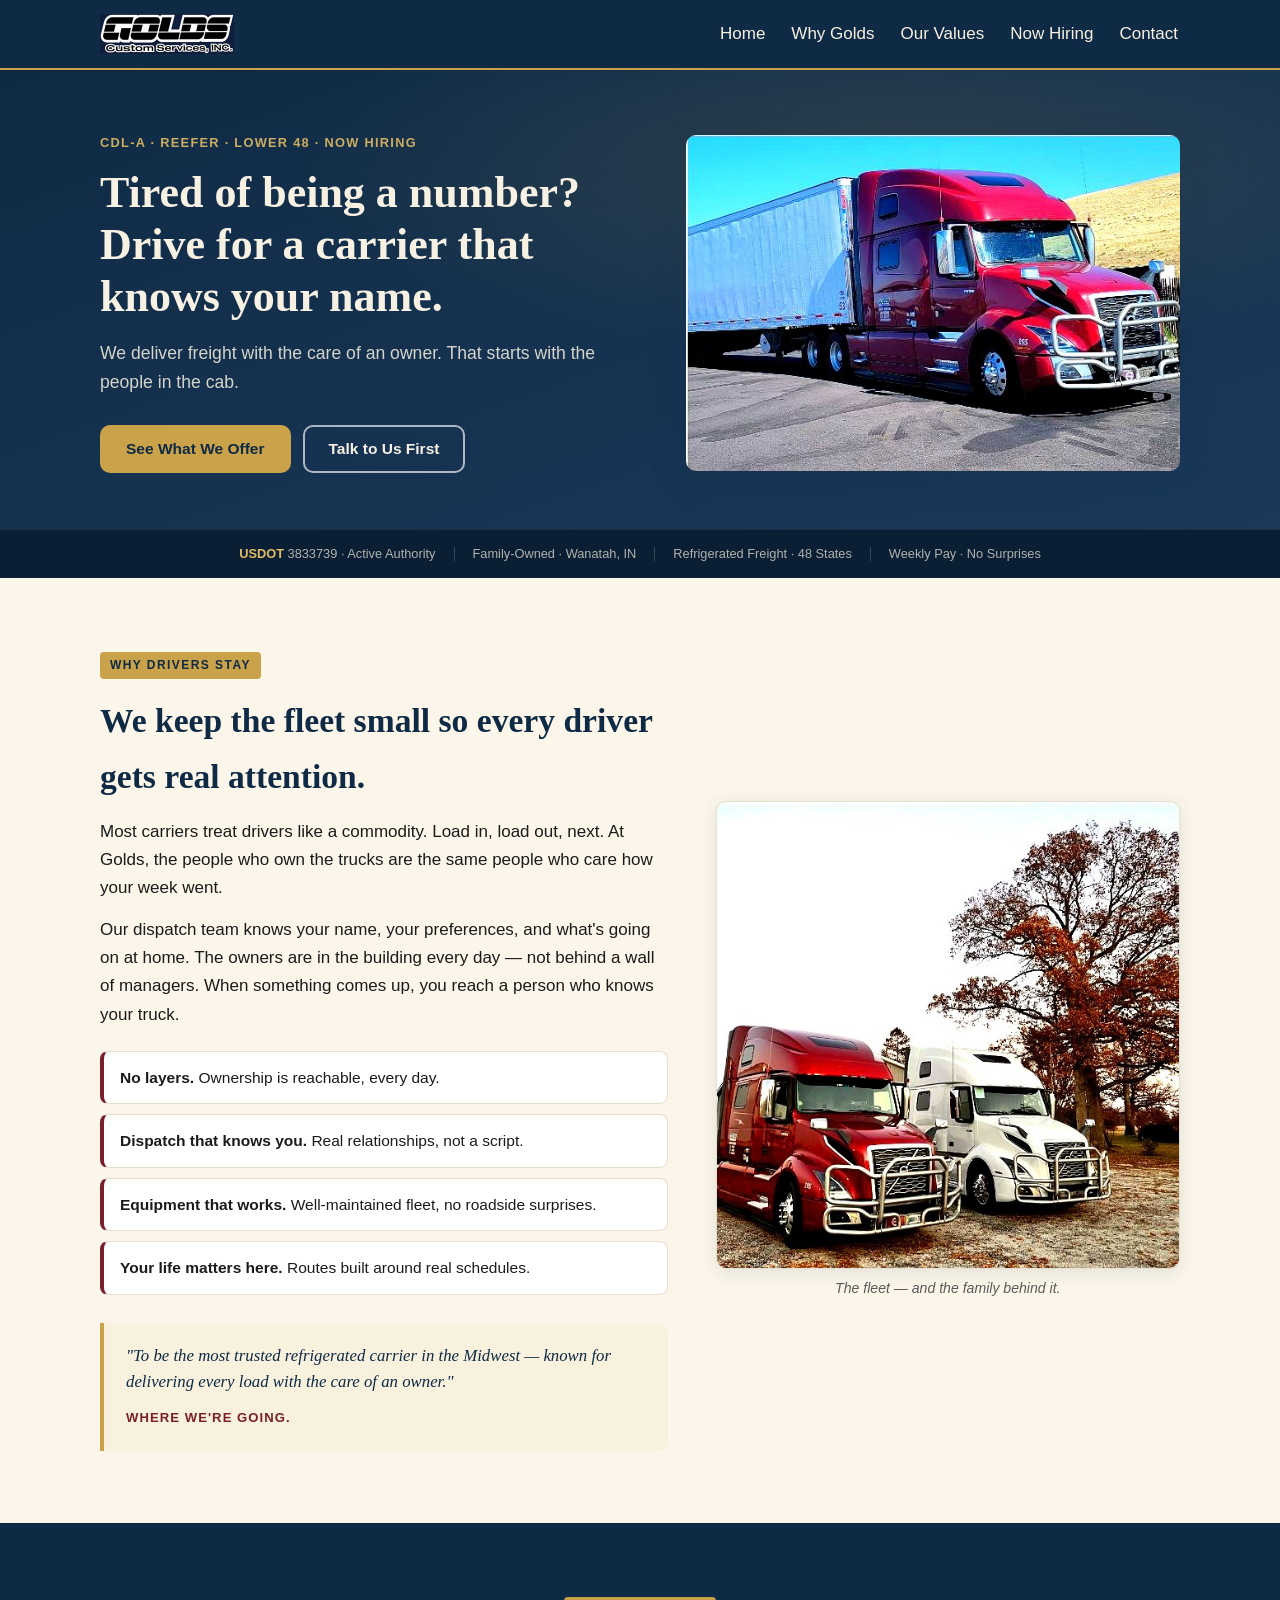
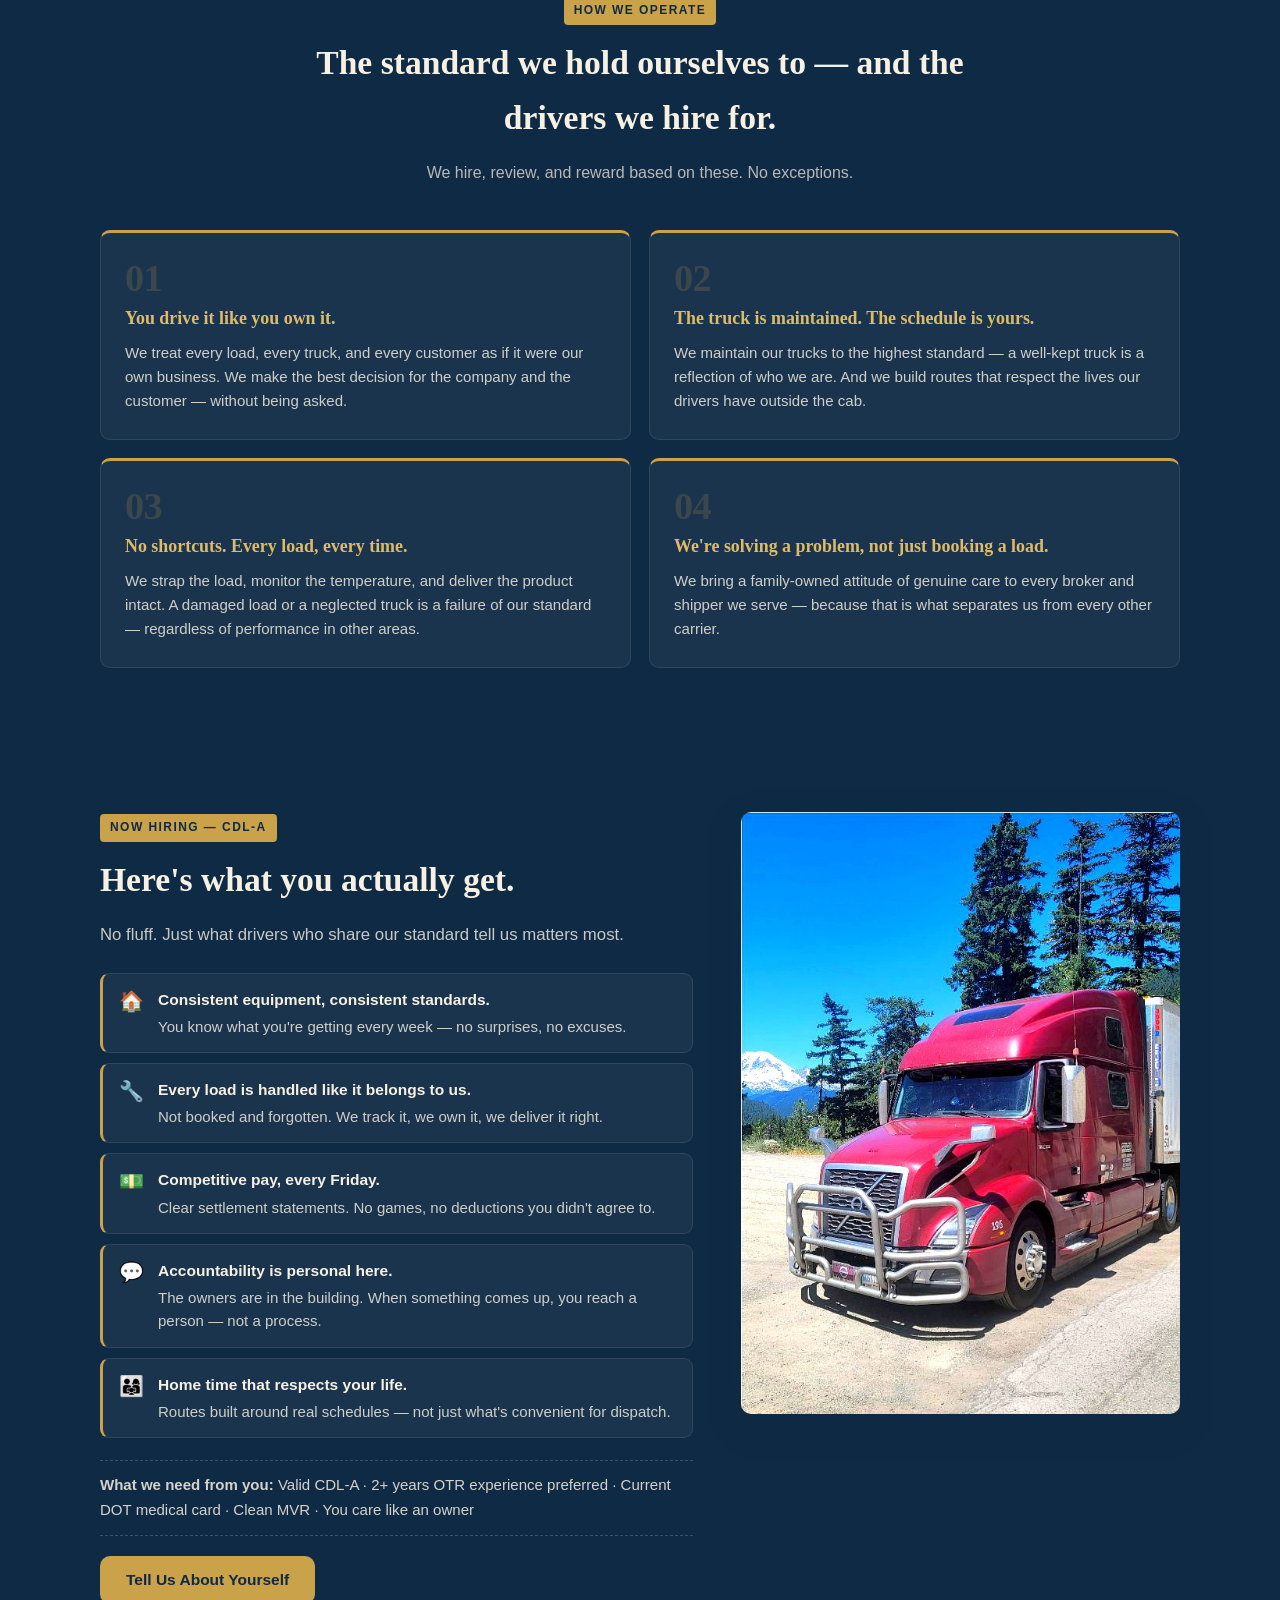
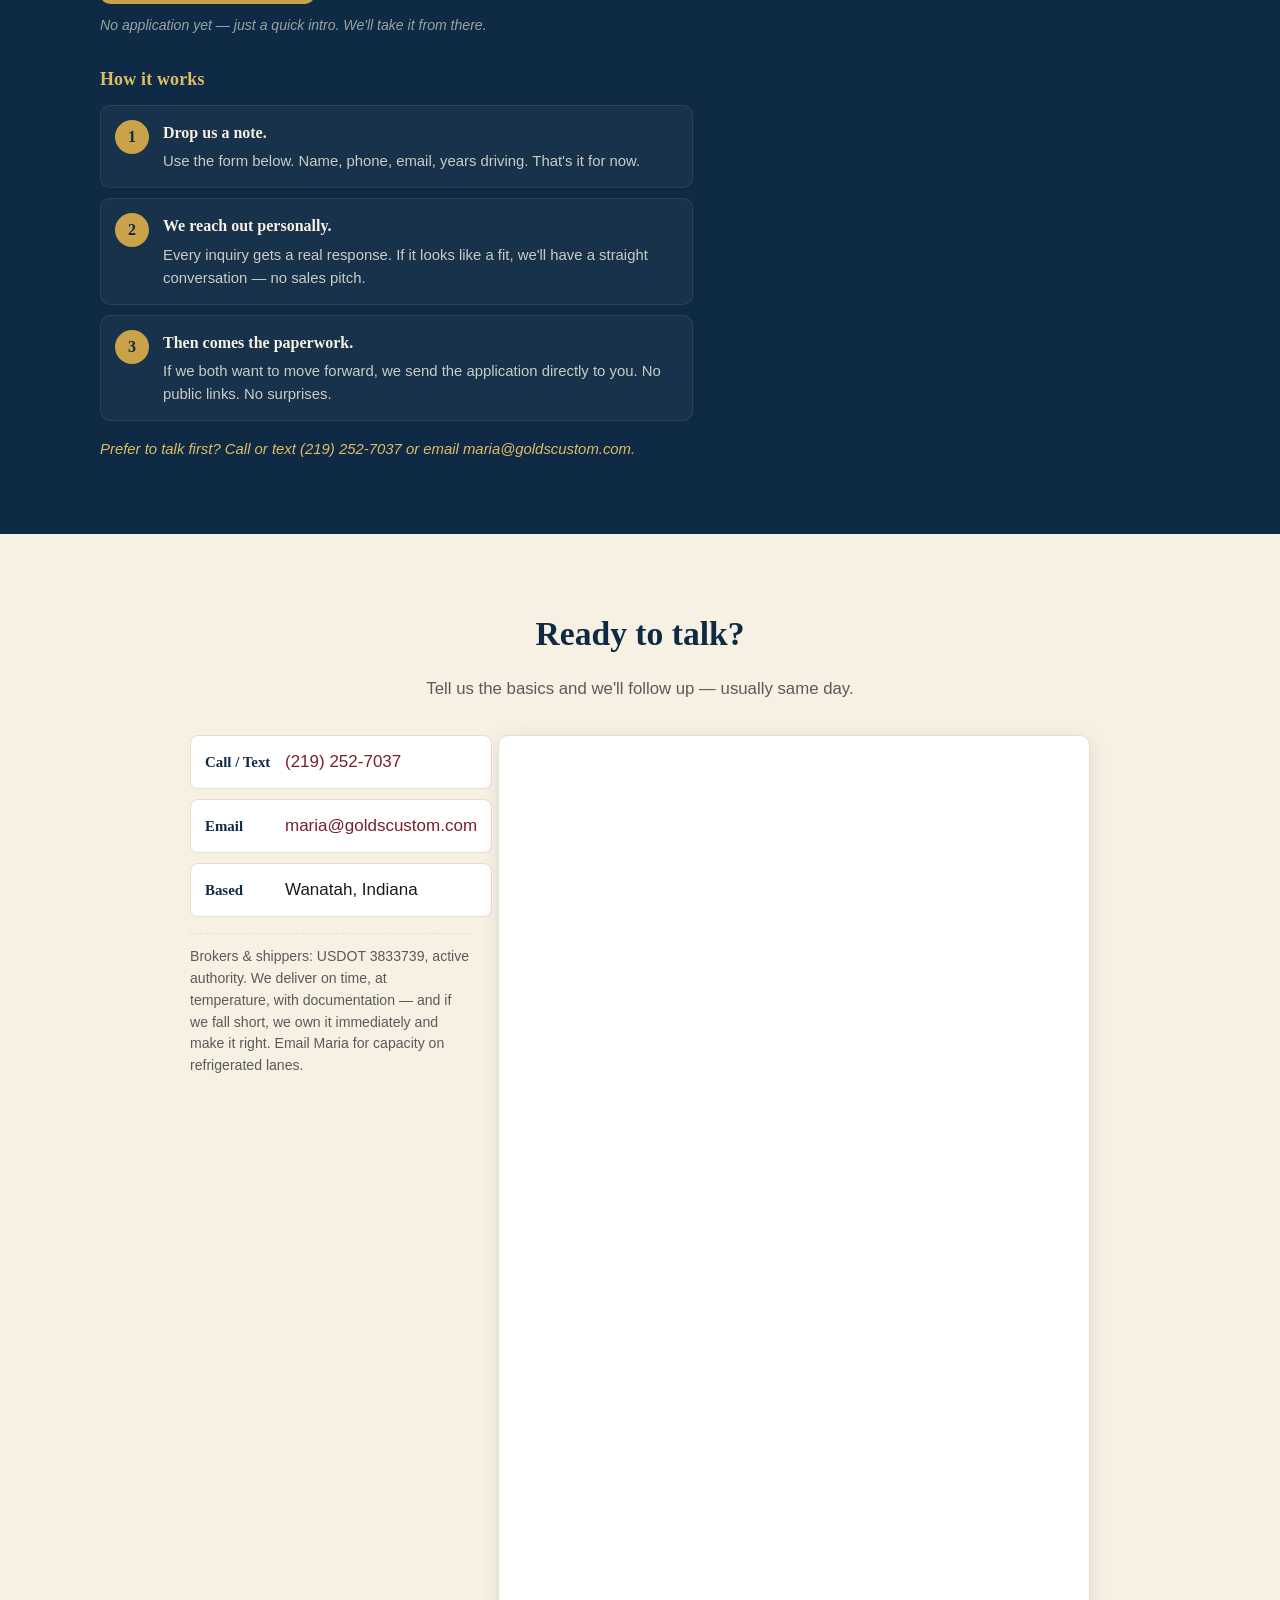
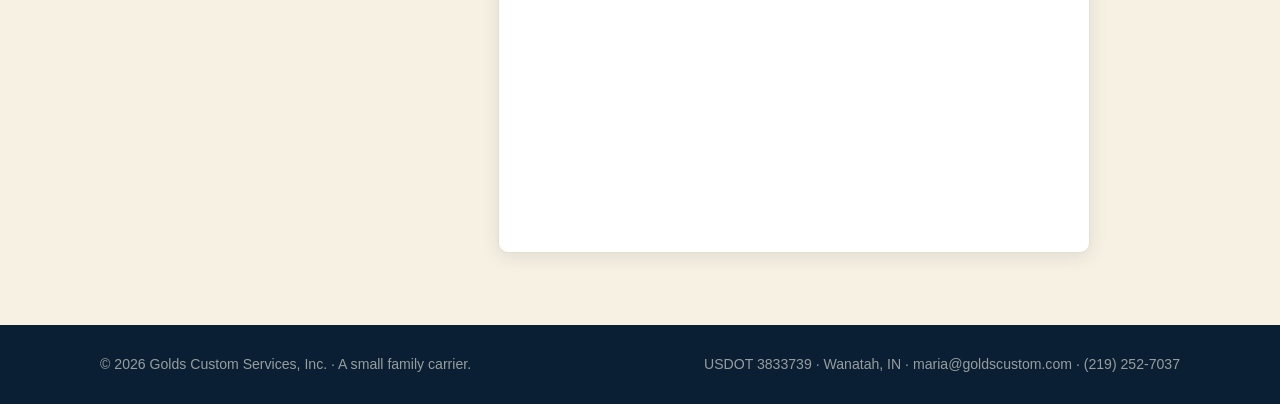
==== commit 1119c2c1: "VTO integration: Core Values, 10-Year Target, Three Uniques, Guarantee, Apply language - index.html:" ====
--- a/index.html
+++ b/index.html
@@ -49,6 +49,7 @@
       <ul id="primary-nav" class="nav-list">
         <li><a href="#top">Home</a></li>
         <li><a href="#why-golds">Why Golds</a></li>
+        <li><a href="#values">Our Values</a></li>
         <li><a href="#hiring">Now Hiring</a></li>
         <li><a href="#contact">Contact</a></li>
       </ul>
@@ -58,13 +59,13 @@
 
 <main>
 
-  <!-- ===== HERO — speaks directly to the driver ===== -->
+  <!-- ===== HERO ===== -->
   <section class="hero" aria-label="Introduction">
     <div class="container hero-grid">
       <div class="hero-copy">
         <p class="hero-eyebrow">CDL-A &middot; Reefer &middot; Lower 48 &middot; Now Hiring</p>
         <h1>Tired of being a number? Drive for a carrier that knows your name.</h1>
-        <p class="lede">Golds Custom Services is a small family operation out of Wanatah, Indiana. Small fleet on purpose. Owners in the office daily. Dispatch that actually picks up the phone.</p>
+        <p class="lede">We deliver freight with the care of an owner. That starts with the people in the cab.</p>
         <div class="cta-row">
           <a class="btn btn-primary" href="#hiring">See What We Offer</a>
           <a class="btn btn-secondary" href="#contact">Talk to Us First</a>
@@ -92,7 +93,7 @@
     </div>
   </section>
 
-  <!-- ===== WHY GOLDS — what makes this different for a driver ===== -->
+  <!-- ===== WHY GOLDS ===== -->
   <section id="why-golds" class="section why" aria-label="Why drive for Golds">
     <div class="container why-grid">
       <div class="why-copy">
@@ -110,6 +111,12 @@
           <li><strong>Equipment that works.</strong> Well-maintained fleet, no roadside surprises.</li>
           <li><strong>Your life matters here.</strong> Routes built around real schedules.</li>
         </ul>
+
+        <!-- 10-Year Target pull-quote -->
+        <blockquote class="vision-quote">
+          <p>"To be the most trusted refrigerated carrier in the Midwest — known for delivering every load with the care of an owner."</p>
+          <cite>Where we're going.</cite>
+        </blockquote>
       </div>
       <figure class="why-photo">
         <img
@@ -123,53 +130,91 @@
     </div>
   </section>
 
-  <!-- ===== HIRING — the full offer ===== -->
+  <!-- ===== CORE VALUES ===== -->
+  <section id="values" class="section core-values" aria-label="Our core values">
+    <div class="container">
+      <div class="values-header">
+        <p class="kicker">How We Operate</p>
+        <h2>The standard we hold ourselves to — and the drivers we hire for.</h2>
+        <p class="values-sub">We hire, review, and reward based on these. No exceptions.</p>
+      </div>
+      <div class="values-grid">
+
+        <div class="value-card">
+          <div class="value-num" aria-hidden="true">01</div>
+          <h3>You drive it like you own it.</h3>
+          <p>We treat every load, every truck, and every customer as if it were our own business. We make the best decision for the company and the customer — without being asked.</p>
+        </div>
+
+        <div class="value-card">
+          <div class="value-num" aria-hidden="true">02</div>
+          <h3>The truck is maintained. The schedule is yours.</h3>
+          <p>We maintain our trucks to the highest standard — a well-kept truck is a reflection of who we are. And we build routes that respect the lives our drivers have outside the cab.</p>
+        </div>
+
+        <div class="value-card">
+          <div class="value-num" aria-hidden="true">03</div>
+          <h3>No shortcuts. Every load, every time.</h3>
+          <p>We strap the load, monitor the temperature, and deliver the product intact. A damaged load or a neglected truck is a failure of our standard — regardless of performance in other areas.</p>
+        </div>
+
+        <div class="value-card">
+          <div class="value-num" aria-hidden="true">04</div>
+          <h3>We're solving a problem, not just booking a load.</h3>
+          <p>We bring a family-owned attitude of genuine care to every broker and shipper we serve — because that is what separates us from every other carrier.</p>
+        </div>
+
+      </div>
+    </div>
+  </section>
+
+  <!-- ===== HIRING ===== -->
   <section id="hiring" class="section drivers" aria-label="CDL-A driver hiring">
     <div class="container drivers-grid">
       <div class="drivers-copy">
         <p class="kicker">Now Hiring — CDL-A</p>
         <h2>Here's what you actually get.</h2>
-        <p class="lede">No fluff. Just what drivers tell us matters most.</p>
+        <p class="lede">No fluff. Just what drivers who share our standard tell us matters most.</p>
 
         <ul class="benefits">
           <li>
             <span class="benefit-icon" aria-hidden="true">🏠</span>
+            <div>
+              <strong>Consistent equipment, consistent standards.</strong>
+              You know what you're getting every week — no surprises, no excuses.
+            </div>
+          </li>
+          <li>
+            <span class="benefit-icon" aria-hidden="true">🔧</span>
+            <div>
+              <strong>Every load is handled like it belongs to us.</strong>
+              Not booked and forgotten. We track it, we own it, we deliver it right.
+            </div>
+          </li>
+          <li>
+            <span class="benefit-icon" aria-hidden="true">💵</span>
+            <div>
+              <strong>Competitive pay, every Friday.</strong>
+              Clear settlement statements. No games, no deductions you didn't agree to.
+            </div>
+          </li>
+          <li>
+            <span class="benefit-icon" aria-hidden="true">💬</span>
+            <div>
+              <strong>Accountability is personal here.</strong>
+              The owners are in the building. When something comes up, you reach a person — not a process.
+            </div>
+          </li>
+          <li>
+            <span class="benefit-icon" aria-hidden="true">👨‍👩‍👧</span>
             <div>
               <strong>Home time that respects your life.</strong>
               Routes built around real schedules — not just what's convenient for dispatch.
             </div>
           </li>
-          <li>
-            <span class="benefit-icon" aria-hidden="true">🔧</span>
-            <div>
-              <strong>Newer, well-maintained equipment.</strong>
-              Spend your day driving — not wrenching on the shoulder of I-80.
-            </div>
-          </li>
-          <li>
-            <span class="benefit-icon" aria-hidden="true">💵</span>
-            <div>
-              <strong>Competitive pay, every Friday.</strong>
-              Clear settlement statements. No games, no deductions you didn't agree to.
-            </div>
-          </li>
-          <li>
-            <span class="benefit-icon" aria-hidden="true">💬</span>
-            <div>
-              <strong>Dispatch that picks up.</strong>
-              A small team that knows your name, your preferences, and how you like to run.
-            </div>
-          </li>
-          <li>
-            <span class="benefit-icon" aria-hidden="true">👨‍👩‍👧</span>
-            <div>
-              <strong>Family culture — for real.</strong>
-              We know your name, your kids' names, and the truck you prefer.
-            </div>
-          </li>
         </ul>
 
-        <p class="requirements"><strong>What we need from you:</strong> Valid CDL-A &middot; 2+ years OTR experience preferred &middot; Current DOT medical card &middot; Clean MVR &middot; The right attitude</p>
+        <p class="requirements"><strong>What we need from you:</strong> Valid CDL-A &middot; 2+ years OTR experience preferred &middot; Current DOT medical card &middot; Clean MVR &middot; You care like an owner</p>
 
         <div class="apply-block">
           <a class="btn btn-primary" href="#contact">Tell Us About Yourself</a>
@@ -205,7 +250,7 @@
     </div>
   </section>
 
-  <!-- ===== CONTACT — driver-first, broker note at bottom ===== -->
+  <!-- ===== CONTACT ===== -->
   <section id="contact" class="section contact" aria-label="Contact Golds Custom Services">
     <div class="container">
 
@@ -230,7 +275,7 @@
               <span>Wanatah, Indiana</span>
             </li>
           </ul>
-          <p class="brokers-note">Brokers &amp; shippers: USDOT 3833739, active authority. Email Maria for capacity on refrigerated lanes.</p>
+          <p class="brokers-note">Brokers &amp; shippers: USDOT 3833739, active authority. We deliver on time, at temperature, with documentation — and if we fall short, we own it immediately and make it right. Email Maria for capacity on refrigerated lanes.</p>
         </div>
         <div class="contact-form">
           <iframe src="https://docs.google.com/forms/d/e/1FAIpQLSfho4yXeFBpFdCzclQb2sGYcX6ZjB-gLQS6FdDnrGtcIAkVag/viewform?embedded=true"
--- a/styles.css
+++ b/styles.css
@@ -568,6 +568,95 @@
 .care-block a { color: var(--gold-2); }
 .care-block a:hover { color: var(--cream); }
 
+/* ---------- Vision quote ---------- */
+
+.vision-quote {
+  margin: 28px 0 0;
+  padding: 20px 22px;
+  border-left: 4px solid var(--gold);
+  background: rgba(201,162,74,.07);
+  border-radius: 0 10px 10px 0;
+}
+.vision-quote p {
+  margin: 0 0 8px;
+  font-family: var(--font-serif);
+  font-size: 1.05rem;
+  line-height: 1.55;
+  color: var(--navy);
+  font-style: italic;
+}
+.vision-quote cite {
+  font-size: .82rem;
+  font-style: normal;
+  font-weight: 700;
+  letter-spacing: .08em;
+  text-transform: uppercase;
+  color: var(--burgundy);
+}
+
+/* ---------- Core Values ---------- */
+
+.core-values {
+  background: var(--navy);
+  color: var(--cream);
+}
+.core-values h2 { color: var(--cream); }
+
+.values-header {
+  text-align: center;
+  max-width: 680px;
+  margin: 0 auto 44px;
+}
+.values-sub {
+  color: rgba(247,241,227,.72);
+  font-size: 1rem;
+  margin: 8px 0 0;
+}
+
+.values-grid {
+  display: grid;
+  grid-template-columns: repeat(2, 1fr);
+  gap: 18px;
+}
+
+.value-card {
+  background: rgba(255,255,255,.05);
+  border: 1px solid rgba(255,255,255,.09);
+  border-top: 3px solid var(--gold);
+  border-radius: 10px;
+  padding: 26px 24px;
+  position: relative;
+}
+
+.value-num {
+  font-family: var(--font-serif);
+  font-size: 2.4rem;
+  font-weight: 700;
+  color: rgba(201,162,74,.18);
+  line-height: 1;
+  margin-bottom: 10px;
+  letter-spacing: -.02em;
+}
+
+.value-card h3 {
+  font-family: var(--font-serif);
+  font-size: 1.12rem;
+  color: var(--gold-2);
+  margin: 0 0 10px;
+  line-height: 1.3;
+}
+
+.value-card p {
+  color: rgba(247,241,227,.82);
+  font-size: .94rem;
+  line-height: 1.6;
+  margin: 0;
+}
+
+@media (max-width: 720px) {
+  .values-grid { grid-template-columns: 1fr; }
+}
+
 /* ---------- Apply page ---------- */
 
 .apply-hero { padding-bottom: 48px; }
